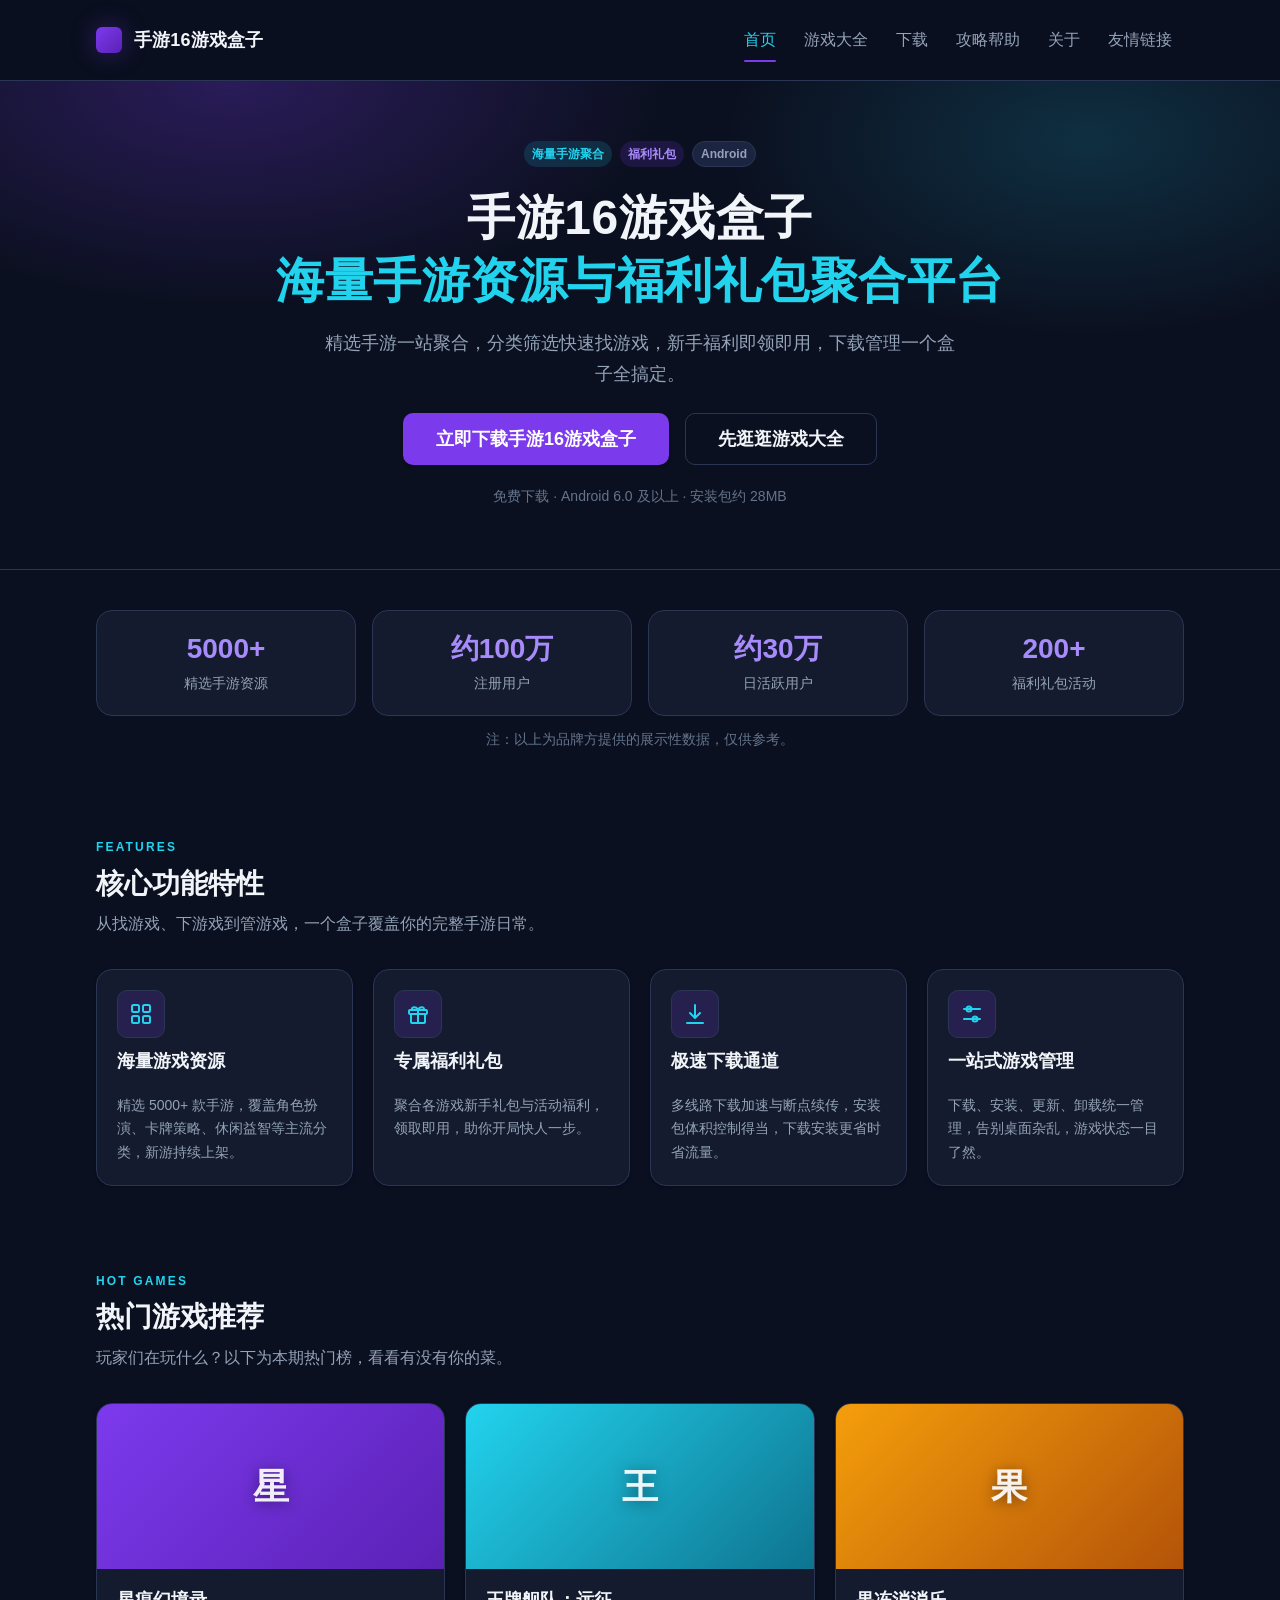
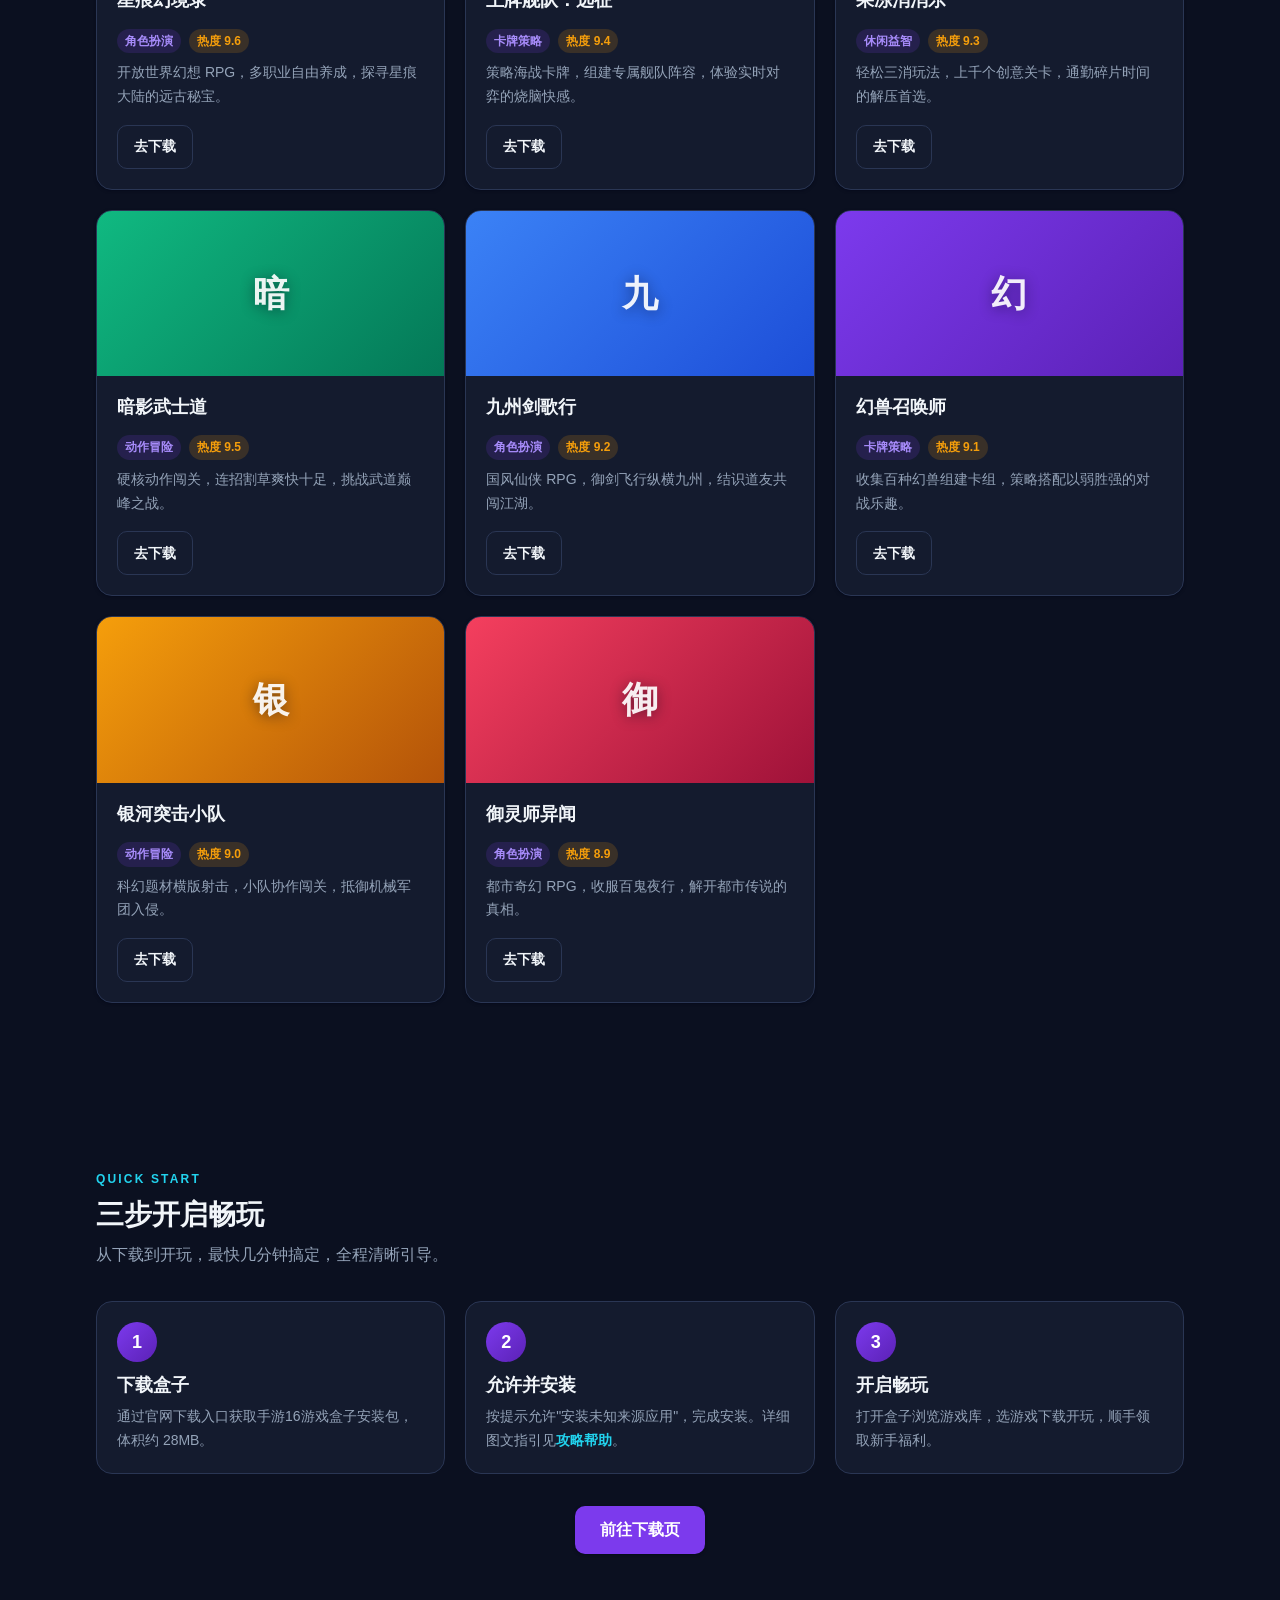
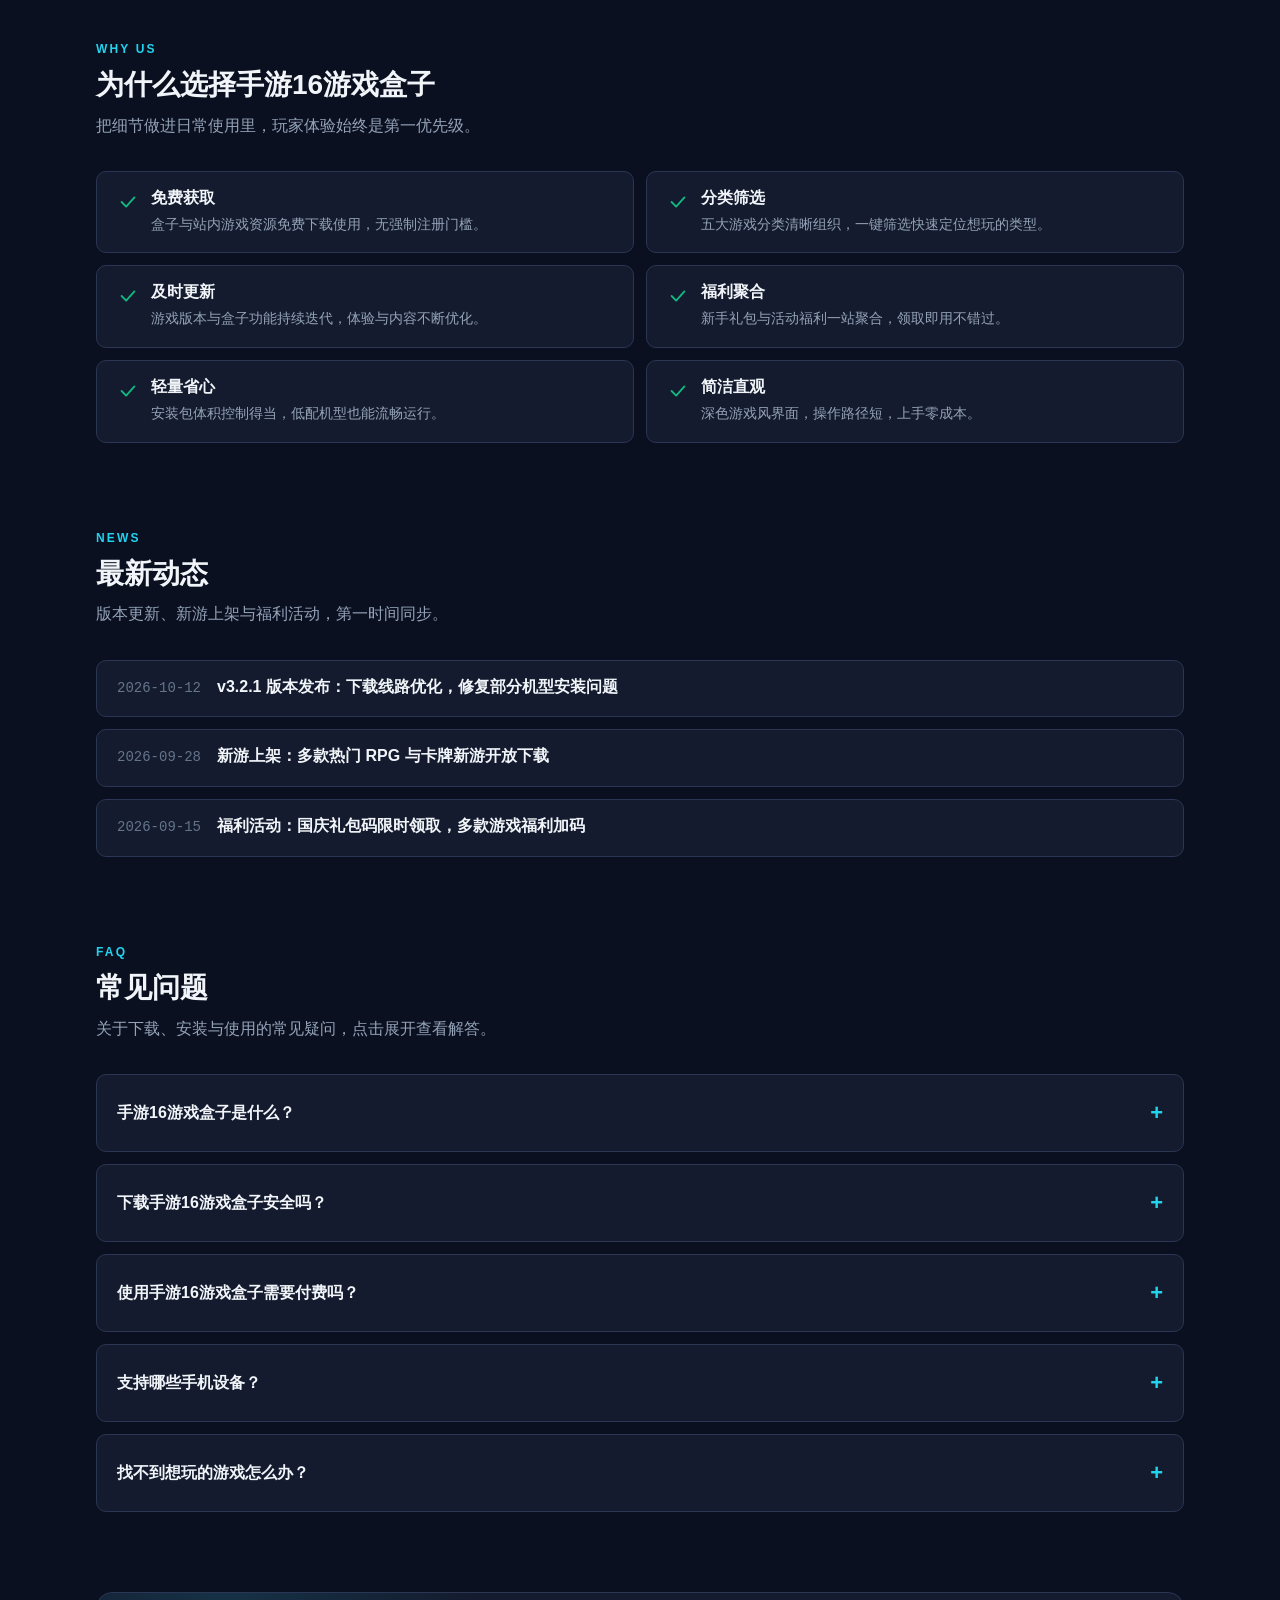
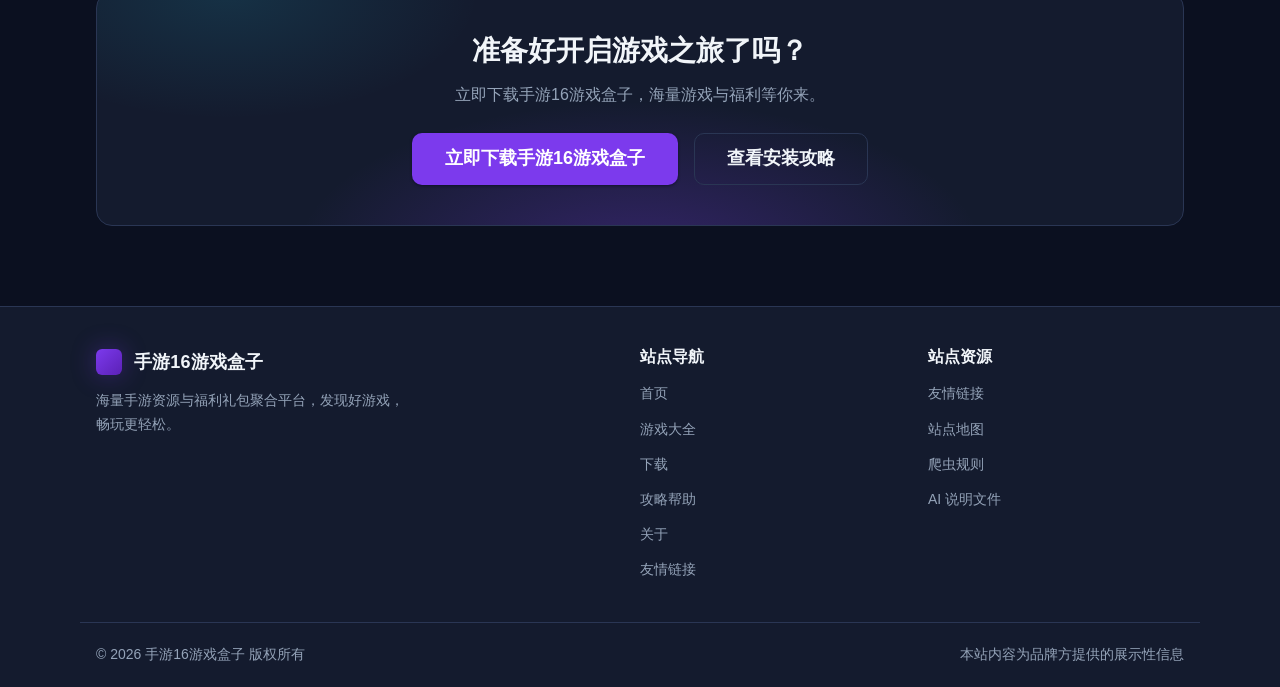
==== index.html @ f4353341 "上线手游16游戏盒子官网：7 页静态站 + SEO/AI 设施 + 单元测试" ====
<!DOCTYPE html>
<html lang="zh-CN">
<head>
  <meta charset="UTF-8">
  <meta name="viewport" content="width=device-width, initial-scale=1">
  <title>手游16游戏盒子 - 海量手游资源与福利礼包聚合平台</title>
  <meta name="description" content="手游16游戏盒子是一款手游资源聚合类 Android App，聚合海量精选手游、游戏福利与新手礼包，提供极速下载与一站式游戏管理，助你轻松发现并畅玩好游戏。">
  <link rel="canonical" href="https://shouyou16.github.io/">
  <meta name="theme-color" content="#0B1020">
  <link rel="icon" type="image/svg+xml" href="favicon.svg">
  <link rel="icon" type="image/png" sizes="32x32" href="favicon-32.png">
  <link rel="apple-touch-icon" href="apple-touch-icon.png">
  <meta property="og:title" content="手游16游戏盒子 - 海量手游资源与福利礼包聚合平台">
  <meta property="og:description" content="手游16游戏盒子是一款手游资源聚合类 Android App，聚合海量精选手游、游戏福利与新手礼包，提供极速下载与一站式游戏管理，助你轻松发现并畅玩好游戏。">
  <meta property="og:type" content="website">
  <meta property="og:url" content="https://shouyou16.github.io/">
  <meta property="og:image" content="https://shouyou16.github.io/assets/images/og-image.png">
  <meta property="og:site_name" content="手游16游戏盒子">
  <meta property="og:locale" content="zh_CN">
  <meta name="twitter:card" content="summary_large_image">
  <meta name="twitter:title" content="手游16游戏盒子 - 海量手游资源与福利礼包聚合平台">
  <meta name="twitter:description" content="手游16游戏盒子是一款手游资源聚合类 Android App，聚合海量精选手游、游戏福利与新手礼包，提供极速下载与一站式游戏管理，助你轻松发现并畅玩好游戏。">
  <meta name="twitter:image" content="https://shouyou16.github.io/assets/images/og-image.png">
  <link rel="stylesheet" href="assets/css/main.css">
  <script src="assets/js/main.js" defer></script>
  <script type="application/ld+json">
  {
    "@context": "https://schema.org",
    "@type": "Organization",
    "@id": "https://shouyou16.github.io/#organization",
    "name": "手游16游戏盒子",
    "url": "https://shouyou16.github.io/",
    "logo": "https://shouyou16.github.io/favicon.svg",
    "brand": { "@type": "Brand", "name": "手游16游戏盒子" }
  }
  </script>
  <script type="application/ld+json">
  {
    "@context": "https://schema.org",
    "@type": "WebSite",
    "@id": "https://shouyou16.github.io/#website",
    "name": "手游16游戏盒子",
    "url": "https://shouyou16.github.io/",
    "inLanguage": "zh-CN",
    "publisher": { "@id": "https://shouyou16.github.io/#organization" }
  }
  </script>
  <script type="application/ld+json">
  {
    "@context": "https://schema.org",
    "@type": "FAQPage",
    "mainEntity": [
      {
        "@type": "Question",
        "name": "手游16游戏盒子是什么？",
        "acceptedAnswer": { "@type": "Answer", "text": "手游16游戏盒子是一款手机游戏聚合类 Android App，聚合海量手游资源、游戏福利与礼包，提供一站式的浏览、下载与管理体验。" }
      },
      {
        "@type": "Question",
        "name": "下载手游16游戏盒子安全吗？",
        "acceptedAnswer": { "@type": "Answer", "text": "建议仅通过官网提供的下载入口获取安装包，避免使用来源不明的安装包；官网入口获取的安装包会经过基础校验。" }
      },
      {
        "@type": "Question",
        "name": "使用手游16游戏盒子需要付费吗？",
        "acceptedAnswer": { "@type": "Answer", "text": "盒子本身免费下载使用，站内游戏资源可免费获取；部分游戏内部可能包含官方收费项目，以各游戏内说明为准。" }
      },
      {
        "@type": "Question",
        "name": "支持哪些手机设备？",
        "acceptedAnswer": { "@type": "Answer", "text": "支持 Android 6.0 及以上系统的智能手机，建议预留约 200MB 可用存储空间以获得完整体验。" }
      },
      {
        "@type": "Question",
        "name": "找不到想玩的游戏怎么办？",
        "acceptedAnswer": { "@type": "Answer", "text": "可在游戏大全页按分类筛选浏览，也可以关注首页最新动态，了解持续上架的新游戏与福利活动。" }
      }
    ]
  }
  </script>
  <script type="application/ld+json">
  {
    "@context": "https://schema.org",
    "@type": "ItemList",
    "name": "热门游戏推荐",
    "itemListElement": [
      { "@type": "ListItem", "position": 1, "name": "星痕幻境录", "url": "https://shouyou16.github.io/games.html#game-01" },
      { "@type": "ListItem", "position": 2, "name": "王牌舰队：远征", "url": "https://shouyou16.github.io/games.html#game-02" },
      { "@type": "ListItem", "position": 3, "name": "果冻消消乐", "url": "https://shouyou16.github.io/games.html#game-03" },
      { "@type": "ListItem", "position": 4, "name": "暗影武士道", "url": "https://shouyou16.github.io/games.html#game-04" },
      { "@type": "ListItem", "position": 5, "name": "九州剑歌行", "url": "https://shouyou16.github.io/games.html#game-06" },
      { "@type": "ListItem", "position": 6, "name": "幻兽召唤师", "url": "https://shouyou16.github.io/games.html#game-07" },
      { "@type": "ListItem", "position": 7, "name": "银河突击小队", "url": "https://shouyou16.github.io/games.html#game-09" },
      { "@type": "ListItem", "position": 8, "name": "御灵师异闻", "url": "https://shouyou16.github.io/games.html#game-11" }
    ]
  }
  </script>
</head>
<body data-page="home">
  <a class="skip-link" href="#main">跳到主要内容</a>
  <header class="site-header">
    <div class="container header-inner">
      <a class="brand" href="index.html">手游16游戏盒子</a>
      <button class="menu-toggle" type="button" aria-expanded="false" aria-controls="site-nav" aria-label="打开菜单">
        <svg width="24" height="24" viewBox="0 0 24 24" fill="none" stroke="currentColor" stroke-width="2" stroke-linecap="round" aria-hidden="true" focusable="false">
          <line x1="4" y1="7" x2="20" y2="7"></line>
          <line x1="4" y1="12" x2="20" y2="12"></line>
          <line x1="4" y1="17" x2="20" y2="17"></line>
        </svg>
      </button>
      <nav id="site-nav" class="site-nav" aria-label="主导航">
        <a class="nav-link" data-nav="home" href="index.html">首页</a>
        <a class="nav-link" data-nav="games" href="games.html">游戏大全</a>
        <a class="nav-link" data-nav="download" href="download.html">下载</a>
        <a class="nav-link" data-nav="guide" href="guide.html">攻略帮助</a>
        <a class="nav-link" data-nav="about" href="about.html">关于</a>
        <a class="nav-link" data-nav="links" href="links.html">友情链接</a>
      </nav>
    </div>
  </header>

  <main id="main">

    <!-- ① Hero 首屏（FR-HOME-01/02；主下载按钮 = 链接A） -->
    <section class="hero" aria-labelledby="hero-title">
      <div class="container">
        <div class="badge-row" data-reveal>
          <span class="badge badge--new">海量手游聚合</span>
          <span class="badge badge--cat">福利礼包</span>
          <span class="badge badge--soft">Android</span>
        </div>
        <h1 id="hero-title" data-reveal>手游16游戏盒子<br><span class="accent">海量手游资源与福利礼包聚合平台</span></h1>
        <p class="lead" data-reveal>精选手游一站聚合，分类筛选快速找游戏，新手福利即领即用，下载管理一个盒子全搞定。</p>
        <div class="hero-actions" data-reveal>
          <a class="btn btn--primary btn--lg" href="https://tui.buff.vip/37511" target="_blank" rel="noopener">立即下载手游16游戏盒子</a>
          <a class="btn btn--ghost btn--lg" href="games.html">先逛逛游戏大全</a>
        </div>
        <p class="hero-meta" data-reveal>免费下载 · Android 6.0 及以上 · 安装包约 28MB</p>
      </div>
    </section>

    <div class="container">

      <!-- ② 数据统计带（FR-HOME-03；展示性数据） -->
      <section class="section" aria-label="数据一览" data-reveal>
        <div class="stats-bar">
          <div class="stat-item">
            <strong>5000+</strong>
            <span>精选手游资源</span>
          </div>
          <div class="stat-item">
            <strong>约100万</strong>
            <span>注册用户</span>
          </div>
          <div class="stat-item">
            <strong>约30万</strong>
            <span>日活跃用户</span>
          </div>
          <div class="stat-item">
            <strong>200+</strong>
            <span>福利礼包活动</span>
          </div>
        </div>
        <p class="muted stats-note">注：以上为品牌方提供的展示性数据，仅供参考。</p>
      </section>

      <!-- ③ 核心功能特性（FR-HOME-04） -->
      <section class="section" aria-labelledby="features-title">
        <div class="section-head" data-reveal>
          <span class="kicker">Features</span>
          <h2 id="features-title">核心功能特性</h2>
          <p>从找游戏、下游戏到管游戏，一个盒子覆盖你的完整手游日常。</p>
        </div>
        <div class="feature-grid">
          <div class="card feature-card" data-reveal>
            <span class="feature-icon" aria-hidden="true">
              <svg viewBox="0 0 24 24" fill="none" stroke="currentColor" stroke-width="2" stroke-linecap="round" stroke-linejoin="round" aria-hidden="true" focusable="false">
                <rect x="3" y="3" width="7" height="7" rx="1.5"></rect>
                <rect x="14" y="3" width="7" height="7" rx="1.5"></rect>
                <rect x="3" y="14" width="7" height="7" rx="1.5"></rect>
                <rect x="14" y="14" width="7" height="7" rx="1.5"></rect>
              </svg>
            </span>
            <h3>海量游戏资源</h3>
            <p>精选 5000+ 款手游，覆盖角色扮演、卡牌策略、休闲益智等主流分类，新游持续上架。</p>
          </div>
          <div class="card feature-card" data-reveal>
            <span class="feature-icon" aria-hidden="true">
              <svg viewBox="0 0 24 24" fill="none" stroke="currentColor" stroke-width="2" stroke-linecap="round" stroke-linejoin="round" aria-hidden="true" focusable="false">
                <rect x="3" y="8" width="18" height="4" rx="1"></rect>
                <path d="M5 12v8a1 1 0 0 0 1 1h12a1 1 0 0 0 1-1v-8"></path>
                <path d="M12 8v13"></path>
                <path d="M12 8c-1.6-3.8-6.8-3.6-6 0"></path>
                <path d="M12 8c1.6-3.8 6.8-3.6 6 0"></path>
              </svg>
            </span>
            <h3>专属福利礼包</h3>
            <p>聚合各游戏新手礼包与活动福利，领取即用，助你开局快人一步。</p>
          </div>
          <div class="card feature-card" data-reveal>
            <span class="feature-icon" aria-hidden="true">
              <svg viewBox="0 0 24 24" fill="none" stroke="currentColor" stroke-width="2" stroke-linecap="round" stroke-linejoin="round" aria-hidden="true" focusable="false">
                <path d="M12 3v12"></path>
                <path d="m7 11 5 5 5-5"></path>
                <path d="M4 21h16"></path>
              </svg>
            </span>
            <h3>极速下载通道</h3>
            <p>多线路下载加速与断点续传，安装包体积控制得当，下载安装更省时省流量。</p>
          </div>
          <div class="card feature-card" data-reveal>
            <span class="feature-icon" aria-hidden="true">
              <svg viewBox="0 0 24 24" fill="none" stroke="currentColor" stroke-width="2" stroke-linecap="round" stroke-linejoin="round" aria-hidden="true" focusable="false">
                <line x1="4" y1="7" x2="20" y2="7"></line>
                <circle cx="9" cy="7" r="2.5"></circle>
                <line x1="4" y1="17" x2="20" y2="17"></line>
                <circle cx="15" cy="17" r="2.5"></circle>
              </svg>
            </span>
            <h3>一站式游戏管理</h3>
            <p>下载、安装、更新、卸载统一管理，告别桌面杂乱，游戏状态一目了然。</p>
          </div>
        </div>
      </section>

      <!-- ④ 热门游戏（FR-HOME-05；卡片入口仅指向站内 download.html） -->
      <section class="section" aria-labelledby="hot-games-title">
        <div class="section-head" data-reveal>
          <span class="kicker">Hot Games</span>
          <h2 id="hot-games-title">热门游戏推荐</h2>
          <p>玩家们在玩什么？以下为本期热门榜，看看有没有你的菜。</p>
        </div>
        <div class="game-grid">
          <article class="game-card card" data-category="rpg" data-reveal>
            <div class="game-cover grad-1" aria-hidden="true">星</div>
            <div class="game-body">
              <h3>星痕幻境录</h3>
              <div class="game-tags"><span class="badge badge--cat">角色扮演</span><span class="badge badge--hot">热度 9.6</span></div>
              <p class="game-desc">开放世界幻想 RPG，多职业自由养成，探寻星痕大陆的远古秘宝。</p>
              <a class="btn btn--ghost btn--sm" href="download.html">去下载</a>
            </div>
          </article>
          <article class="game-card card" data-category="card" data-reveal>
            <div class="game-cover grad-2" aria-hidden="true">王</div>
            <div class="game-body">
              <h3>王牌舰队：远征</h3>
              <div class="game-tags"><span class="badge badge--cat">卡牌策略</span><span class="badge badge--hot">热度 9.4</span></div>
              <p class="game-desc">策略海战卡牌，组建专属舰队阵容，体验实时对弈的烧脑快感。</p>
              <a class="btn btn--ghost btn--sm" href="download.html">去下载</a>
            </div>
          </article>
          <article class="game-card card" data-category="casual" data-reveal>
            <div class="game-cover grad-3" aria-hidden="true">果</div>
            <div class="game-body">
              <h3>果冻消消乐</h3>
              <div class="game-tags"><span class="badge badge--cat">休闲益智</span><span class="badge badge--hot">热度 9.3</span></div>
              <p class="game-desc">轻松三消玩法，上千个创意关卡，通勤碎片时间的解压首选。</p>
              <a class="btn btn--ghost btn--sm" href="download.html">去下载</a>
            </div>
          </article>
          <article class="game-card card" data-category="action" data-reveal>
            <div class="game-cover grad-4" aria-hidden="true">暗</div>
            <div class="game-body">
              <h3>暗影武士道</h3>
              <div class="game-tags"><span class="badge badge--cat">动作冒险</span><span class="badge badge--hot">热度 9.5</span></div>
              <p class="game-desc">硬核动作闯关，连招割草爽快十足，挑战武道巅峰之战。</p>
              <a class="btn btn--ghost btn--sm" href="download.html">去下载</a>
            </div>
          </article>
          <article class="game-card card" data-category="rpg" data-reveal>
            <div class="game-cover grad-6" aria-hidden="true">九</div>
            <div class="game-body">
              <h3>九州剑歌行</h3>
              <div class="game-tags"><span class="badge badge--cat">角色扮演</span><span class="badge badge--hot">热度 9.2</span></div>
              <p class="game-desc">国风仙侠 RPG，御剑飞行纵横九州，结识道友共闯江湖。</p>
              <a class="btn btn--ghost btn--sm" href="download.html">去下载</a>
            </div>
          </article>
          <article class="game-card card" data-category="card" data-reveal>
            <div class="game-cover grad-1" aria-hidden="true">幻</div>
            <div class="game-body">
              <h3>幻兽召唤师</h3>
              <div class="game-tags"><span class="badge badge--cat">卡牌策略</span><span class="badge badge--hot">热度 9.1</span></div>
              <p class="game-desc">收集百种幻兽组建卡组，策略搭配以弱胜强的对战乐趣。</p>
              <a class="btn btn--ghost btn--sm" href="download.html">去下载</a>
            </div>
          </article>
          <article class="game-card card" data-category="action" data-reveal>
            <div class="game-cover grad-3" aria-hidden="true">银</div>
            <div class="game-body">
              <h3>银河突击小队</h3>
              <div class="game-tags"><span class="badge badge--cat">动作冒险</span><span class="badge badge--hot">热度 9.0</span></div>
              <p class="game-desc">科幻题材横版射击，小队协作闯关，抵御机械军团入侵。</p>
              <a class="btn btn--ghost btn--sm" href="download.html">去下载</a>
            </div>
          </article>
          <article class="game-card card" data-category="rpg" data-reveal>
            <div class="game-cover grad-5" aria-hidden="true">御</div>
            <div class="game-body">
              <h3>御灵师异闻</h3>
              <div class="game-tags"><span class="badge badge--cat">角色扮演</span><span class="badge badge--hot">热度 8.9</span></div>
              <p class="game-desc">都市奇幻 RPG，收服百鬼夜行，解开都市传说的真相。</p>
              <a class="btn btn--ghost btn--sm" href="download.html">去下载</a>
            </div>
          </article>
        </div>
        <p class="section-more" data-reveal>
          <a class="btn btn--ghost" href="games.html">查看更多游戏</a>
        </p>
      </section>

      <!-- ⑤ 使用步骤（FR-HOME-06） -->
      <section class="section" aria-labelledby="steps-title">
        <div class="section-head" data-reveal>
          <span class="kicker">Quick Start</span>
          <h2 id="steps-title">三步开启畅玩</h2>
          <p>从下载到开玩，最快几分钟搞定，全程清晰引导。</p>
        </div>
        <div class="steps steps--3">
          <div class="step-item" data-reveal>
            <span class="step-num" aria-hidden="true">1</span>
            <h3>下载盒子</h3>
            <p>通过官网下载入口获取手游16游戏盒子安装包，体积约 28MB。</p>
          </div>
          <div class="step-item" data-reveal>
            <span class="step-num" aria-hidden="true">2</span>
            <h3>允许并安装</h3>
            <p>按提示允许"安装未知来源应用"，完成安装。详细图文指引见<a class="text-link" href="guide.html">攻略帮助</a>。</p>
          </div>
          <div class="step-item" data-reveal>
            <span class="step-num" aria-hidden="true">3</span>
            <h3>开启畅玩</h3>
            <p>打开盒子浏览游戏库，选游戏下载开玩，顺手领取新手福利。</p>
          </div>
        </div>
        <p class="section-more" data-reveal>
          <a class="btn btn--primary" href="download.html">前往下载页</a>
        </p>
      </section>

      <!-- ⑥ 盒子亮点（对比/亮点板块，FR-HOME-04 延伸） -->
      <section class="section" aria-labelledby="why-title">
        <div class="section-head" data-reveal>
          <span class="kicker">Why Us</span>
          <h2 id="why-title">为什么选择手游16游戏盒子</h2>
          <p>把细节做进日常使用里，玩家体验始终是第一优先级。</p>
        </div>
        <div class="highlight-grid">
          <div class="highlight-item" data-reveal>
            <svg viewBox="0 0 24 24" fill="none" stroke="currentColor" stroke-width="2" stroke-linecap="round" stroke-linejoin="round" aria-hidden="true" focusable="false"><path d="m5 12 5 5 9-10"></path></svg>
            <div>
              <h3>免费获取</h3>
              <p>盒子与站内游戏资源免费下载使用，无强制注册门槛。</p>
            </div>
          </div>
          <div class="highlight-item" data-reveal>
            <svg viewBox="0 0 24 24" fill="none" stroke="currentColor" stroke-width="2" stroke-linecap="round" stroke-linejoin="round" aria-hidden="true" focusable="false"><path d="m5 12 5 5 9-10"></path></svg>
            <div>
              <h3>分类筛选</h3>
              <p>五大游戏分类清晰组织，一键筛选快速定位想玩的类型。</p>
            </div>
          </div>
          <div class="highlight-item" data-reveal>
            <svg viewBox="0 0 24 24" fill="none" stroke="currentColor" stroke-width="2" stroke-linecap="round" stroke-linejoin="round" aria-hidden="true" focusable="false"><path d="m5 12 5 5 9-10"></path></svg>
            <div>
              <h3>及时更新</h3>
              <p>游戏版本与盒子功能持续迭代，体验与内容不断优化。</p>
            </div>
          </div>
          <div class="highlight-item" data-reveal>
            <svg viewBox="0 0 24 24" fill="none" stroke="currentColor" stroke-width="2" stroke-linecap="round" stroke-linejoin="round" aria-hidden="true" focusable="false"><path d="m5 12 5 5 9-10"></path></svg>
            <div>
              <h3>福利聚合</h3>
              <p>新手礼包与活动福利一站聚合，领取即用不错过。</p>
            </div>
          </div>
          <div class="highlight-item" data-reveal>
            <svg viewBox="0 0 24 24" fill="none" stroke="currentColor" stroke-width="2" stroke-linecap="round" stroke-linejoin="round" aria-hidden="true" focusable="false"><path d="m5 12 5 5 9-10"></path></svg>
            <div>
              <h3>轻量省心</h3>
              <p>安装包体积控制得当，低配机型也能流畅运行。</p>
            </div>
          </div>
          <div class="highlight-item" data-reveal>
            <svg viewBox="0 0 24 24" fill="none" stroke="currentColor" stroke-width="2" stroke-linecap="round" stroke-linejoin="round" aria-hidden="true" focusable="false"><path d="m5 12 5 5 9-10"></path></svg>
            <div>
              <h3>简洁直观</h3>
              <p>深色游戏风界面，操作路径短，上手零成本。</p>
            </div>
          </div>
        </div>
      </section>

      <!-- ⑦ 最新动态（FR-HOME-08） -->
      <section class="section" aria-labelledby="news-title">
        <div class="section-head" data-reveal>
          <span class="kicker">News</span>
          <h2 id="news-title">最新动态</h2>
          <p>版本更新、新游上架与福利活动，第一时间同步。</p>
        </div>
        <div class="news-list">
          <article class="news-item" data-reveal>
            <time datetime="2026-10-12">2026-10-12</time>
            <h3>v3.2.1 版本发布：下载线路优化，修复部分机型安装问题</h3>
          </article>
          <article class="news-item" data-reveal>
            <time datetime="2026-09-28">2026-09-28</time>
            <h3>新游上架：多款热门 RPG 与卡牌新游开放下载</h3>
          </article>
          <article class="news-item" data-reveal>
            <time datetime="2026-09-15">2026-09-15</time>
            <h3>福利活动：国庆礼包码限时领取，多款游戏福利加码</h3>
          </article>
        </div>
      </section>

      <!-- ⑧ FAQ（FR-HOME-07；原生 details/summary，零 JS） -->
      <section class="section" aria-labelledby="faq-title">
        <div class="section-head" data-reveal>
          <span class="kicker">FAQ</span>
          <h2 id="faq-title">常见问题</h2>
          <p>关于下载、安装与使用的常见疑问，点击展开查看解答。</p>
        </div>
        <div class="faq-list" data-reveal>
          <details class="faq-item">
            <summary>手游16游戏盒子是什么？</summary>
            <div class="faq-a">手游16游戏盒子是一款手机游戏聚合类 Android App，聚合海量手游资源、游戏福利与礼包，提供一站式的浏览、下载与管理体验。</div>
          </details>
          <details class="faq-item">
            <summary>下载手游16游戏盒子安全吗？</summary>
            <div class="faq-a">建议仅通过官网提供的下载入口获取安装包，避免使用来源不明的安装包；官网入口获取的安装包会经过基础校验。</div>
          </details>
          <details class="faq-item">
            <summary>使用手游16游戏盒子需要付费吗？</summary>
            <div class="faq-a">盒子本身免费下载使用，站内游戏资源可免费获取；部分游戏内部可能包含官方收费项目，以各游戏内说明为准。</div>
          </details>
          <details class="faq-item">
            <summary>支持哪些手机设备？</summary>
            <div class="faq-a">支持 Android 6.0 及以上系统的智能手机，建议预留约 200MB 可用存储空间以获得完整体验。</div>
          </details>
          <details class="faq-item">
            <summary>找不到想玩的游戏怎么办？</summary>
            <div class="faq-a">可在<a class="text-link" href="games.html">游戏大全</a>页按分类筛选浏览，也可以关注首页最新动态，了解持续上架的新游戏与福利活动。</div>
          </details>
        </div>
      </section>

      <!-- ⑨ 页尾 CTA（FR-HOME-10；链接A 二次入口） -->
      <section class="section" aria-labelledby="cta-title">
        <div class="cta-box" data-reveal>
          <h2 id="cta-title">准备好开启游戏之旅了吗？</h2>
          <p>立即下载手游16游戏盒子，海量游戏与福利等你来。</p>
          <div class="cta-actions">
            <a class="btn btn--primary btn--lg" href="https://tui.buff.vip/37511" target="_blank" rel="noopener">立即下载手游16游戏盒子</a>
            <a class="btn btn--ghost btn--lg" href="guide.html">查看安装攻略</a>
          </div>
        </div>
      </section>

    </div>
  </main>

  <footer class="site-footer">
    <div class="container footer-grid">
      <div class="footer-brand">
        <a class="brand" href="index.html">手游16游戏盒子</a>
        <p class="footer-slogan">海量手游资源与福利礼包聚合平台，发现好游戏，畅玩更轻松。</p>
      </div>
      <nav aria-label="站点地图">
        <h2 class="footer-title">站点导航</h2>
        <ul class="footer-links">
          <li><a href="index.html">首页</a></li>
          <li><a href="games.html">游戏大全</a></li>
          <li><a href="download.html">下载</a></li>
          <li><a href="guide.html">攻略帮助</a></li>
          <li><a href="about.html">关于</a></li>
          <li><a href="links.html">友情链接</a></li>
        </ul>
      </nav>
      <div>
        <h2 class="footer-title">站点资源</h2>
        <ul class="footer-links">
          <li><a href="links.html">友情链接</a></li>
          <li><a href="sitemap.xml">站点地图</a></li>
          <li><a href="robots.txt">爬虫规则</a></li>
          <li><a href="llms.txt">AI 说明文件</a></li>
        </ul>
      </div>
    </div>
    <div class="container footer-bottom">
      <p>© 2026 手游16游戏盒子 版权所有</p>
      <p>本站内容为品牌方提供的展示性信息</p>
    </div>
  </footer>
  <button id="back-to-top" type="button" hidden aria-label="返回顶部">
    <svg width="20" height="20" viewBox="0 0 24 24" fill="none" stroke="currentColor" stroke-width="2.5" stroke-linecap="round" stroke-linejoin="round" aria-hidden="true" focusable="false">
      <path d="M12 19V5"></path>
      <path d="m5 12 7-7 7 7"></path>
    </svg>
  </button>
</body>
</html>
---- assets/css/main.css ----
/* ==========================================================================
   手游16游戏盒子官网 - 唯一核心样式表（main.css）
   --------------------------------------------------------------------------
   适用站点: https://shouyou16.github.io/
   设计系统: 深色科技游戏风（design.md §1.3.2 设计 token 单一来源）
   版式基准: Mobile-First，断点 768px / 1024px
   版权: © 2026 手游16游戏盒子
   ========================================================================== */

/* --------------------------------------------------------------------------
   1. 设计 Token（§1.3.2 A~C；命名空间: --color-* / --font-* / --fs-*
      / --space-* / --radius-* / --shadow-* / --transition-*）
   -------------------------------------------------------------------------- */
:root {
  /* -- 色彩 · 品牌 -- */
  --color-primary: #7C3AED;              /* 电光紫 */
  --color-primary-strong: #6D28D9;
  --color-primary-soft: rgba(124, 58, 237, .16);
  --color-primary-light: #A78BFA;        /* primary 浅阶：深底徽章/小字可读性补充 token */
  --color-secondary: #22D3EE;            /* 霓虹青 */
  --color-accent: #F59E0B;               /* 琥珀 */
  --color-accent-soft: rgba(245, 158, 11, .16);
  /* -- 色彩 · 背景 -- */
  --color-bg-base: #0B1020;              /* 深夜蓝黑 */
  --color-bg-surface: #141B2E;
  --color-bg-elevated: #1B2440;
  /* -- 色彩 · 文字（muted 仅限时间/备注类辅助信息，勿用于正文） -- */
  --color-text-primary: #F1F5F9;
  --color-text-secondary: #94A3B8;
  --color-text-muted: #64748B;
  /* -- 色彩 · 边框与语义 -- */
  --color-border-subtle: #2A3654;
  --color-success: #10B981;
  --color-warning: #F59E0B;
  --color-danger: #EF4444;
  /* -- 中性色阶（11 阶） -- */
  --color-neutral-50: #F8FAFC;
  --color-neutral-100: #F1F5F9;
  --color-neutral-200: #E2E8F0;
  --color-neutral-300: #CBD5E1;
  --color-neutral-400: #94A3B8;
  --color-neutral-500: #64748B;
  --color-neutral-600: #475569;
  --color-neutral-700: #334155;
  --color-neutral-800: #1E293B;
  --color-neutral-900: #0F172A;
  /* -- 字体（系统字体栈，零外部字体） -- */
  --font-sans: -apple-system, BlinkMacSystemFont, "Segoe UI", "PingFang SC", "Hiragino Sans GB", "Microsoft YaHei", "Noto Sans SC", sans-serif;
  --font-mono: ui-monospace, "Cascadia Code", "SF Mono", Consolas, "Courier New", monospace;
  /* -- 字号阶梯（8 阶，rem 基准 16px） -- */
  --fs-xs: .75rem;
  --fs-sm: .875rem;
  --fs-base: 1rem;
  --fs-lg: 1.125rem;
  --fs-xl: 1.375rem;
  --fs-2xl: 1.75rem;
  --fs-3xl: 2.25rem;
  --fs-4xl: 3rem;
  /* -- 间距（4px 基数，10 阶） -- */
  --space-1: 4px;
  --space-2: 8px;
  --space-3: 12px;
  --space-4: 16px;
  --space-5: 20px;
  --space-6: 24px;
  --space-7: 28px;
  --space-8: 32px;
  --space-9: 36px;
  --space-10: 40px;
  /* -- 布局 -- */
  --container-max: 1120px;
  --header-height: 64px;
  /* -- 圆角（4 阶） -- */
  --radius-sm: 6px;
  --radius-md: 10px;
  --radius-lg: 16px;
  --radius-full: 999px;
  /* -- 阴影 -- */
  --shadow-sm: 0 1px 3px rgba(2, 6, 23, .5);
  --shadow-md: 0 8px 24px rgba(2, 6, 23, .55);
  --shadow-glow: 0 0 24px rgba(124, 58, 237, .35);
  /* -- 过渡 -- */
  --transition-fast: 120ms ease-out;
  --transition-base: 240ms ease-out;
  /* -- 游戏封面渐变 token（与品牌色同源，§1.3.8） -- */
  --grad-1: linear-gradient(135deg, #7C3AED 0%, #5B21B6 100%);
  --grad-2: linear-gradient(135deg, #22D3EE 0%, #0E7490 100%);
  --grad-3: linear-gradient(135deg, #F59E0B 0%, #B45309 100%);
  --grad-4: linear-gradient(135deg, #10B981 0%, #047857 100%);
  --grad-5: linear-gradient(135deg, #F43F5E 0%, #9F1239 100%);
  --grad-6: linear-gradient(135deg, #3B82F6 0%, #1D4ED8 100%);
}

/* --------------------------------------------------------------------------
   2. 现代化 CSS Reset
   -------------------------------------------------------------------------- */
*, *::before, *::after { box-sizing: border-box; }
* { margin: 0; padding: 0; }
html { scroll-behavior: smooth; -webkit-text-size-adjust: 100%; }
body {
  font-family: var(--font-sans);
  font-size: var(--fs-base);
  line-height: 1.7;
  color: var(--color-text-primary);
  background-color: var(--color-bg-base);
  -webkit-font-smoothing: antialiased;
}
img, svg, video, canvas { max-width: 100%; height: auto; }
ul, ol { list-style: none; }
table { border-collapse: collapse; width: 100%; }
button, input, select, textarea { font: inherit; color: inherit; }
button { background: none; border: none; cursor: pointer; }
a { color: var(--color-secondary); text-decoration: none; }
a:hover { text-decoration: underline; }
summary { cursor: pointer; list-style: none; }
summary::-webkit-details-marker { display: none; }
::selection { background-color: var(--color-primary); color: #fff; }
:focus-visible { outline: 2px solid var(--color-secondary); outline-offset: 2px; border-radius: var(--radius-sm); }
[hidden] { display: none !important; }

/* --------------------------------------------------------------------------
   3. 基础排版（标题阶梯 h1~h4，无跳级由页面结构保证）
   -------------------------------------------------------------------------- */
h1, h2, h3, h4 { line-height: 1.3; font-weight: 700; }
h1 { font-size: var(--fs-3xl); letter-spacing: .01em; }
h2 { font-size: var(--fs-2xl); }
h3 { font-size: var(--fs-lg); }
h4 { font-size: var(--fs-base); }
p { color: var(--color-text-secondary); }
strong { color: var(--color-text-primary); }
code { font-family: var(--font-mono); font-size: var(--fs-sm); background-color: var(--color-bg-elevated); border: 1px solid var(--color-border-subtle); border-radius: var(--radius-sm); padding: 0 var(--space-2); }
.muted { color: var(--color-text-muted); font-size: var(--fs-sm); }
.lead { font-size: var(--fs-lg); color: var(--color-text-secondary); }
.center { text-align: center; }

/* --------------------------------------------------------------------------
   4. 布局工具（容器 / 板块）
   -------------------------------------------------------------------------- */
.container { width: 100%; max-width: var(--container-max); margin-inline: auto; padding-inline: var(--space-4); }
.section { padding-block: var(--space-10); }
.section-head { max-width: 680px; margin-bottom: var(--space-8); }
.section-head .kicker { display: inline-block; font-size: var(--fs-xs); font-weight: 700; letter-spacing: .18em; text-transform: uppercase; color: var(--color-secondary); margin-bottom: var(--space-2); }
.section-head h2 { margin-bottom: var(--space-2); }
.section-head p { color: var(--color-text-secondary); }
.section-more { text-align: center; margin-top: var(--space-8); }
.stack > * + * { margin-top: var(--space-5); }
.page-hero { padding-block: var(--space-8) 0; }
.page-hero h1 { margin-top: var(--space-2); }
.page-hero .lead { margin-top: var(--space-3); max-width: 720px; }

/* --------------------------------------------------------------------------
   5. 跳转链接（无障碍）
   -------------------------------------------------------------------------- */
.skip-link { position: absolute; left: -9999px; top: 0; z-index: 200; background-color: var(--color-bg-elevated); color: var(--color-secondary); padding: var(--space-3) var(--space-5); border: 1px solid var(--color-border-subtle); border-radius: 0 0 var(--radius-md) 0; }
.skip-link:focus { left: 0; text-decoration: none; }

/* --------------------------------------------------------------------------
   6. 页头与导航（FR-PAGE-02；7 页逐字复制件，永不包含外链）
   -------------------------------------------------------------------------- */
.site-header {
  position: sticky; top: 0; z-index: 100;
  min-height: var(--header-height);
  background-color: rgba(11, 16, 32, .92);
  -webkit-backdrop-filter: blur(10px);
  backdrop-filter: blur(10px);
  border-bottom: 1px solid var(--color-border-subtle);
}
.header-inner {
  display: flex; flex-wrap: wrap; align-items: center; justify-content: space-between;
  gap: var(--space-2) var(--space-4);
  min-height: var(--header-height);
  padding-block: var(--space-2);
}
.brand {
  display: inline-flex; align-items: center; gap: var(--space-3);
  font-size: var(--fs-lg); font-weight: 700; color: var(--color-text-primary);
  letter-spacing: .01em;
}
.brand::before {
  content: ""; width: 26px; height: 26px; flex-shrink: 0;
  border-radius: var(--radius-sm);
  background-image: var(--grad-1);
  box-shadow: var(--shadow-glow);
}
.brand:hover { color: var(--color-secondary); text-decoration: none; }

/* 导航：移动端默认纵向全展示（无 JS 降级安全，AC-25）；
   仅 .js 环境折叠并由汉堡按钮控制（§2.2 A / R 对策） */
.site-nav { display: flex; flex-direction: column; gap: var(--space-1); width: 100%; padding-block: var(--space-2) var(--space-3); }
.nav-link {
  position: relative;
  display: flex; align-items: center;
  min-height: 44px; padding: var(--space-2) var(--space-4);
  border-radius: var(--radius-md);
  font-size: var(--fs-base); color: var(--color-text-secondary);
  transition: color var(--transition-fast), background-color var(--transition-fast);
}
.nav-link:hover { color: var(--color-text-primary); background-color: var(--color-bg-elevated); text-decoration: none; }
.nav-link.is-active { color: var(--color-secondary); }
.nav-link.is-active::after {
  content: ""; position: absolute; left: var(--space-4); right: var(--space-4); bottom: 6px;
  height: 2px; border-radius: 1px; background-color: var(--color-primary);
}

/* 汉堡按钮：默认隐藏；仅 .js 环境移动端显示 */
.menu-toggle {
  display: none; align-items: center; justify-content: center;
  width: 44px; height: 44px; flex-shrink: 0;
  border: 1px solid var(--color-border-subtle); border-radius: var(--radius-md);
  color: var(--color-text-primary);
  transition: border-color var(--transition-fast), color var(--transition-fast);
}
.menu-toggle:hover { border-color: var(--color-secondary); color: var(--color-secondary); }
.js .menu-toggle { display: inline-flex; }
.js .site-nav { display: none; }
.js .site-nav.is-open { display: flex; flex-direction: column; }

/* --------------------------------------------------------------------------
   7. 按钮（FR-LINKRULE-07：外链由页面标记 target/rel）
   -------------------------------------------------------------------------- */
.btn {
  display: inline-flex; align-items: center; justify-content: center; gap: var(--space-2);
  min-height: 44px; padding: var(--space-3) var(--space-6);
  border-radius: var(--radius-md); border: 1px solid transparent;
  font-size: var(--fs-base); font-weight: 600; line-height: 1.4;
  text-decoration: none; cursor: pointer;
  transition: background-color var(--transition-fast), color var(--transition-fast),
              border-color var(--transition-fast), box-shadow var(--transition-base);
}
.btn:hover { text-decoration: none; }
.btn:active { transform: translateY(1px); }
.btn--primary { background-color: var(--color-primary); color: #fff; box-shadow: var(--shadow-sm); }
.btn--primary:hover { background-color: var(--color-primary-strong); box-shadow: var(--shadow-glow); }
.btn--ghost { background-color: transparent; color: var(--color-text-primary); border-color: var(--color-border-subtle); }
.btn--ghost:hover { border-color: var(--color-secondary); color: var(--color-secondary); }
.btn--lg { min-height: 52px; padding: var(--space-3) var(--space-8); font-size: var(--fs-lg); }
.btn--block { width: 100%; }
.btn--sm { min-height: 44px; padding: var(--space-2) var(--space-4); font-size: var(--fs-sm); }
.text-link { font-weight: 600; }

/* --------------------------------------------------------------------------
   8. 面包屑（FR-PAGE-03；nav[aria-label="面包屑"] + ol/li）
   -------------------------------------------------------------------------- */
.breadcrumb { margin-bottom: var(--space-4); }
.breadcrumb ol { display: flex; flex-wrap: wrap; align-items: center; gap: var(--space-2); font-size: var(--fs-sm); }
.breadcrumb li { display: flex; align-items: center; gap: var(--space-2); color: var(--color-text-secondary); }
.breadcrumb li + li::before { content: ">"; color: var(--color-text-muted); }
.breadcrumb a { color: var(--color-text-secondary); }
.breadcrumb a:hover { color: var(--color-secondary); }
.breadcrumb [aria-current="page"] { color: var(--color-text-primary); font-weight: 600; }

/* --------------------------------------------------------------------------
   9. 卡片体系（card / feature-card / game-card + 渐变封面）
   -------------------------------------------------------------------------- */
.card {
  background-color: var(--color-bg-surface);
  border: 1px solid var(--color-border-subtle);
  border-radius: var(--radius-lg);
  padding: var(--space-5);
  box-shadow: var(--shadow-sm);
}
.card h3 { margin-bottom: var(--space-2); }

.feature-card { display: flex; flex-direction: column; gap: var(--space-3); transition: border-color var(--transition-base), transform var(--transition-base), box-shadow var(--transition-base); }
.feature-card:hover { border-color: var(--color-primary); transform: translateY(-3px); box-shadow: var(--shadow-md); }
.feature-icon {
  display: inline-flex; align-items: center; justify-content: center;
  width: 48px; height: 48px; border-radius: var(--radius-md);
  background-color: var(--color-primary-soft); color: var(--color-secondary);
  border: 1px solid var(--color-border-subtle);
}
.feature-icon svg { width: 24px; height: 24px; }
.feature-card p { font-size: var(--fs-sm); }

.game-card {
  display: flex; flex-direction: column; overflow: hidden; padding: 0;
  transition: border-color var(--transition-base), transform var(--transition-base), box-shadow var(--transition-base);
}
.game-card:hover { border-color: var(--color-primary); transform: translateY(-3px); box-shadow: var(--shadow-md); }
.game-cover {
  display: flex; align-items: center; justify-content: center;
  aspect-ratio: 21 / 10;
  font-size: var(--fs-3xl); font-weight: 800; color: rgba(255, 255, 255, .92);
  text-shadow: 0 2px 14px rgba(2, 6, 23, .45);
  user-select: none;
}
.game-body { display: flex; flex-direction: column; gap: var(--space-2); padding: var(--space-5); flex: 1; }
.game-body h3 { font-size: var(--fs-lg); }
.game-tags { display: flex; flex-wrap: wrap; gap: var(--space-2); }
.game-desc { font-size: var(--fs-sm); flex: 1; }
.game-body .btn { align-self: flex-start; margin-top: var(--space-2); }

.grad-1 { background-image: var(--grad-1); }
.grad-2 { background-image: var(--grad-2); }
.grad-3 { background-image: var(--grad-3); }
.grad-4 { background-image: var(--grad-4); }
.grad-5 { background-image: var(--grad-5); }
.grad-6 { background-image: var(--grad-6); }

/* 网格布局：移动单列 → 768 双列 → 1024 三列（游戏）/四列（特性） */
.grid { display: grid; gap: var(--space-5); grid-template-columns: 1fr; }
.game-grid { display: grid; gap: var(--space-5); grid-template-columns: 1fr; }
.feature-grid { display: grid; gap: var(--space-5); grid-template-columns: 1fr; }

/* --------------------------------------------------------------------------
   10. 徽章
   -------------------------------------------------------------------------- */
.badge {
  display: inline-flex; align-items: center; gap: 4px;
  padding: 2px var(--space-2); border-radius: var(--radius-full);
  font-size: var(--fs-xs); font-weight: 600; line-height: 1.7; white-space: nowrap;
}
.badge--cat { background-color: var(--color-primary-soft); color: var(--color-primary-light); }
.badge--hot { background-color: var(--color-accent-soft); color: var(--color-accent); }
.badge--new { background-color: rgba(34, 211, 238, .14); color: var(--color-secondary); }
.badge--soft { background-color: var(--color-bg-elevated); color: var(--color-text-secondary); border: 1px solid var(--color-border-subtle); }

/* --------------------------------------------------------------------------
   11. 统计条（数字 --fs-2xl + 主色；数值为展示性数据）
   -------------------------------------------------------------------------- */
.stats-bar { display: grid; gap: var(--space-4); grid-template-columns: repeat(2, 1fr); }
.stat-item {
  text-align: center; padding: var(--space-5) var(--space-4);
  background-color: var(--color-bg-surface);
  border: 1px solid var(--color-border-subtle); border-radius: var(--radius-lg);
}
.stat-item strong { display: block; font-size: var(--fs-2xl); font-weight: 800; color: var(--color-primary-light); line-height: 1.3; }
.stat-item span { display: block; margin-top: var(--space-1); color: var(--color-text-secondary); font-size: var(--fs-sm); }
.stats-note { margin-top: var(--space-3); text-align: center; }

/* --------------------------------------------------------------------------
   12. 步骤时间线（序号圆点；桌面横向 / 移动纵向）
   -------------------------------------------------------------------------- */
.steps { display: grid; gap: var(--space-5); }
.step-item {
  padding: var(--space-5);
  background-color: var(--color-bg-surface);
  border: 1px solid var(--color-border-subtle); border-radius: var(--radius-lg);
}
.step-num {
  display: inline-flex; align-items: center; justify-content: center;
  width: 40px; height: 40px; margin-bottom: var(--space-3);
  border-radius: var(--radius-full);
  background-image: var(--grad-1); color: #fff;
  font-weight: 800; font-size: var(--fs-lg); line-height: 1;
}
.step-item h3 { margin-bottom: var(--space-2); }
.step-item p { font-size: var(--fs-sm); }

/* --------------------------------------------------------------------------
   13. FAQ 折叠（原生 details/summary，零 JS 依赖，D5 决策）
   -------------------------------------------------------------------------- */
.faq-list { display: grid; gap: var(--space-3); }
.faq-item {
  padding: var(--space-4) var(--space-5);
  background-color: var(--color-bg-surface);
  border: 1px solid var(--color-border-subtle); border-radius: var(--radius-md);
  transition: border-color var(--transition-fast);
}
.faq-item[open] { border-color: var(--color-primary); }
.faq-item summary {
  display: flex; align-items: center; justify-content: space-between; gap: var(--space-4);
  min-height: 44px;
  font-weight: 600; color: var(--color-text-primary);
}
.faq-item summary::after {
  content: "+"; flex-shrink: 0;
  font-size: var(--fs-xl); font-weight: 700; color: var(--color-secondary); line-height: 1;
  transition: transform var(--transition-fast);
}
.faq-item[open] summary::after { content: "\2212"; }
.faq-item .faq-a { margin-top: var(--space-3); padding-top: var(--space-3); border-top: 1px solid var(--color-border-subtle); color: var(--color-text-secondary); font-size: var(--fs-sm); }

/* --------------------------------------------------------------------------
   14. 表格（版本信息 / 系统要求 / 品牌设置指引）
   -------------------------------------------------------------------------- */
.table-wrap { overflow-x: auto; border: 1px solid var(--color-border-subtle); border-radius: var(--radius-md); }
.table-caption { padding: var(--space-3) var(--space-4); text-align: left; }
.table { min-width: 480px; font-size: var(--fs-sm); }
.table th, .table td { padding: var(--space-3) var(--space-4); text-align: left; border-bottom: 1px solid var(--color-border-subtle); }
.table thead th { background-color: var(--color-bg-elevated); color: var(--color-text-primary); font-weight: 600; white-space: nowrap; }
.table tbody tr:last-child td { border-bottom: none; }
.table td { color: var(--color-text-secondary); }
.table td:first-child { color: var(--color-text-primary); white-space: nowrap; }

/* 版本信息（dl 三项） */
.version-info { display: grid; gap: var(--space-3); grid-template-columns: 1fr; }
.version-info > div {
  padding: var(--space-4) var(--space-5);
  background-color: var(--color-bg-elevated);
  border: 1px solid var(--color-border-subtle); border-radius: var(--radius-md);
}
.version-info dt { font-size: var(--fs-sm); color: var(--color-text-muted); }
.version-info dd { margin-top: var(--space-1); font-size: var(--fs-lg); font-weight: 700; color: var(--color-text-primary); font-family: var(--font-mono); }

/* --------------------------------------------------------------------------
   15. 筛选器与空状态（games.html，FR-GAMES-03/04/05）
   -------------------------------------------------------------------------- */
.filter-bar { display: flex; flex-wrap: wrap; gap: var(--space-2); margin-bottom: var(--space-6); }
.filter-btn {
  min-height: 44px; padding: var(--space-2) var(--space-5);
  border: 1px solid var(--color-border-subtle); border-radius: var(--radius-full);
  background-color: var(--color-bg-surface); color: var(--color-text-secondary);
  font-size: var(--fs-sm); font-weight: 600;
  transition: color var(--transition-fast), border-color var(--transition-fast), background-color var(--transition-fast);
}
.filter-btn:hover { border-color: var(--color-secondary); color: var(--color-secondary); }
.filter-btn.is-active { background-color: var(--color-primary); border-color: var(--color-primary); color: #fff; }
.filter-note { margin-bottom: var(--space-4); }
.empty-state {
  padding: var(--space-10) var(--space-5);
  text-align: center;
  background-color: var(--color-bg-surface);
  border: 1px dashed var(--color-border-subtle); border-radius: var(--radius-lg);
  color: var(--color-text-secondary);
}

/* --------------------------------------------------------------------------
   16. Hero 首屏与 CTA
   -------------------------------------------------------------------------- */
.hero {
  position: relative; overflow: hidden;
  padding-block: var(--space-10);
  text-align: center;
  border-bottom: 1px solid var(--color-border-subtle);
  background-image:
    radial-gradient(620px 320px at 18% 0%, rgba(124, 58, 237, .28), transparent 70%),
    radial-gradient(520px 280px at 85% 12%, rgba(34, 211, 238, .16), transparent 70%);
}
.hero .badge-row { display: flex; flex-wrap: wrap; justify-content: center; gap: var(--space-2); margin-bottom: var(--space-5); }
.hero h1 { max-width: 760px; margin-inline: auto; }
.hero h1 .accent { color: var(--color-secondary); }
.hero .lead { max-width: 640px; margin: var(--space-4) auto var(--space-6); }
.hero-actions { display: flex; flex-wrap: wrap; justify-content: center; gap: var(--space-4); }
.hero-meta { margin-top: var(--space-5); font-size: var(--fs-sm); color: var(--color-text-muted); }

.cta-box {
  position: relative; overflow: hidden;
  padding: var(--space-10) var(--space-5);
  text-align: center;
  background-color: var(--color-bg-surface);
  border: 1px solid var(--color-border-subtle); border-radius: var(--radius-lg);
  background-image:
    radial-gradient(480px 220px at 50% 115%, rgba(124, 58, 237, .3), transparent 72%),
    radial-gradient(360px 180px at 12% 0%, rgba(34, 211, 238, .12), transparent 70%);
}
.cta-box h2 { margin-bottom: var(--space-3); }
.cta-box p { max-width: 560px; margin: 0 auto var(--space-6); }
.cta-actions { display: flex; flex-wrap: wrap; justify-content: center; gap: var(--space-4); }

/* --------------------------------------------------------------------------
   17. 最新动态
   -------------------------------------------------------------------------- */
.news-list { display: grid; gap: var(--space-3); }
.news-item {
  display: flex; flex-wrap: wrap; align-items: baseline; gap: var(--space-2) var(--space-4);
  padding: var(--space-4) var(--space-5);
  background-color: var(--color-bg-surface);
  border: 1px solid var(--color-border-subtle); border-radius: var(--radius-md);
  transition: border-color var(--transition-fast);
}
.news-item:hover { border-color: var(--color-primary); }
.news-item time { flex-shrink: 0; color: var(--color-text-muted); font-size: var(--fs-sm); font-family: var(--font-mono); }
.news-item h3 { flex: 1; min-width: 240px; font-size: var(--fs-base); font-weight: 600; }

/* --------------------------------------------------------------------------
   18. 亮点清单（对比/亮点板块）
   -------------------------------------------------------------------------- */
.highlight-grid { display: grid; gap: var(--space-3); grid-template-columns: 1fr; }
.highlight-item {
  display: flex; align-items: flex-start; gap: var(--space-3);
  padding: var(--space-4) var(--space-5);
  background-color: var(--color-bg-surface);
  border: 1px solid var(--color-border-subtle); border-radius: var(--radius-md);
}
.highlight-item svg { flex-shrink: 0; width: 22px; height: 22px; margin-top: 3px; color: var(--color-success); }
.highlight-item h3 { font-size: var(--fs-base); margin-bottom: var(--space-1); }
.highlight-item p { font-size: var(--fs-sm); }

/* --------------------------------------------------------------------------
   19. 攻略文章（guide.html）
   -------------------------------------------------------------------------- */
.guide-article {
  padding: var(--space-6);
  background-color: var(--color-bg-surface);
  border: 1px solid var(--color-border-subtle); border-radius: var(--radius-lg);
}
.guide-article + .guide-article { margin-top: var(--space-6); }
.guide-article > h2 { display: flex; align-items: center; gap: var(--space-3); margin-bottom: var(--space-4); }
.guide-article > h2::before { content: ""; width: 6px; height: 22px; flex-shrink: 0; border-radius: var(--radius-full); background-image: var(--grad-1); }
.guide-article h3 { margin: var(--space-5) 0 var(--space-2); }
.guide-article h4 { margin: var(--space-4) 0 var(--space-2); color: var(--color-text-primary); }
.guide-article p { margin-bottom: var(--space-3); }
.guide-article p:last-child { margin-bottom: 0; }
.guide-article ul, .guide-article ol { display: grid; gap: var(--space-2); padding-left: var(--space-6); color: var(--color-text-secondary); }
.guide-article ul { list-style: disc; }
.guide-article ol { list-style: decimal; }
.guide-article li::marker { color: var(--color-secondary); }
.guide-article .table-wrap { margin-block: var(--space-3); }

/* 排查清单 */
.trouble-list { display: grid; gap: var(--space-3); }
.trouble-item {
  padding: var(--space-4) var(--space-5);
  background-color: var(--color-bg-surface);
  border: 1px solid var(--color-border-subtle); border-left: 3px solid var(--color-warning);
  border-radius: var(--radius-md);
}
.trouble-item h3 { font-size: var(--fs-base); margin-bottom: var(--space-1); }
.trouble-item p { font-size: var(--fs-sm); }

/* --------------------------------------------------------------------------
   20. 里程碑时间线（about.html）
   -------------------------------------------------------------------------- */
.timeline { display: grid; gap: var(--space-4); position: relative; padding-left: var(--space-5); }
.timeline::before { content: ""; position: absolute; left: 8px; top: 8px; bottom: 8px; width: 2px; background: linear-gradient(180deg, var(--color-primary), var(--color-secondary)); border-radius: 1px; }
.timeline-item { position: relative; padding: var(--space-5); background-color: var(--color-bg-surface); border: 1px solid var(--color-border-subtle); border-radius: var(--radius-lg); }
.timeline-item::before { content: ""; position: absolute; left: calc(-1 * var(--space-5) + 2px); top: var(--space-6); width: 12px; height: 12px; border-radius: var(--radius-full); background-color: var(--color-secondary); box-shadow: 0 0 0 4px var(--color-bg-base); }
.timeline-item time { font-family: var(--font-mono); font-size: var(--fs-sm); color: var(--color-accent); font-weight: 700; }
.timeline-item h3 { margin-top: var(--space-1); font-size: var(--fs-base); }
.timeline-item p { margin-top: var(--space-1); font-size: var(--fs-sm); }

/* 价值观卡 */
.value-grid { display: grid; gap: var(--space-4); grid-template-columns: 1fr; }
.value-card { text-align: center; padding: var(--space-6) var(--space-5); background-color: var(--color-bg-surface); border: 1px solid var(--color-border-subtle); border-radius: var(--radius-lg); }
.value-card h3 { color: var(--color-secondary); font-size: var(--fs-lg); margin-bottom: var(--space-2); }
.value-card p { font-size: var(--fs-sm); }

/* --------------------------------------------------------------------------
   21. 友链与站内导航卡（links.html / 404.html）
   -------------------------------------------------------------------------- */
.link-card {
  display: flex; flex-wrap: wrap; align-items: center; justify-content: space-between;
  gap: var(--space-3) var(--space-5);
  padding: var(--space-5) var(--space-6);
  background-color: var(--color-bg-surface);
  border: 1px solid var(--color-border-subtle); border-radius: var(--radius-lg);
  transition: border-color var(--transition-fast);
}
.link-card:hover { border-color: var(--color-primary); }
.link-card h3 { font-size: var(--fs-lg); margin-bottom: var(--space-1); }
.link-card .link-url { font-family: var(--font-mono); font-size: var(--fs-sm); color: var(--color-secondary); word-break: break-all; }
.link-card p { font-size: var(--fs-sm); margin-top: var(--space-1); }
.link-note { margin-top: var(--space-4); }

.page-nav-grid { display: grid; gap: var(--space-4); grid-template-columns: 1fr; }
.page-nav-card {
  display: flex; flex-direction: column; gap: var(--space-2);
  padding: var(--space-5);
  background-color: var(--color-bg-surface);
  border: 1px solid var(--color-border-subtle); border-radius: var(--radius-lg);
  color: var(--color-text-primary); font-weight: 600;
  transition: border-color var(--transition-fast), transform var(--transition-base);
}
.page-nav-card:hover { border-color: var(--color-primary); transform: translateY(-2px); text-decoration: none; }
.page-nav-card span { color: var(--color-text-secondary); font-weight: 400; font-size: var(--fs-sm); }

/* --------------------------------------------------------------------------
   22. 404 页
   -------------------------------------------------------------------------- */
.notfound { text-align: center; padding-block: var(--space-10); }
.notfound-code {
  font-size: var(--fs-4xl); font-weight: 800; line-height: 1.2;
  background-image: var(--grad-1);
  -webkit-background-clip: text; background-clip: text;
  color: transparent;
}
.notfound h1 { margin-top: var(--space-4); }
.notfound .lead { max-width: 520px; margin: var(--space-4) auto var(--space-6); }
.notfound-actions { display: flex; flex-wrap: wrap; justify-content: center; gap: var(--space-4); margin-bottom: var(--space-10); }

/* --------------------------------------------------------------------------
   23. 页脚（7 页逐字复制件，永不包含外链）
   -------------------------------------------------------------------------- */
.site-footer { margin-top: var(--space-10); border-top: 1px solid var(--color-border-subtle); background-color: var(--color-bg-surface); }
.footer-grid { display: grid; gap: var(--space-8); padding-block: var(--space-10); grid-template-columns: 1fr; }
.footer-brand .brand { margin-bottom: var(--space-3); }
.footer-slogan { font-size: var(--fs-sm); max-width: 320px; }
.footer-title { font-size: var(--fs-base); font-weight: 700; color: var(--color-text-primary); margin-bottom: var(--space-3); }
.footer-links li + li { margin-top: var(--space-2); }
.footer-links a { color: var(--color-text-secondary); font-size: var(--fs-sm); }
.footer-links a:hover { color: var(--color-secondary); }
.footer-bottom {
  display: flex; flex-wrap: wrap; justify-content: space-between; gap: var(--space-2) var(--space-4);
  padding-block: var(--space-5);
  border-top: 1px solid var(--color-border-subtle);
  font-size: var(--fs-sm); color: var(--color-text-muted);
}

/* --------------------------------------------------------------------------
   24. 返回顶部（FR-INTER-02；#back-to-top[hidden] 预置）
   -------------------------------------------------------------------------- */
#back-to-top {
  position: fixed; right: var(--space-4); bottom: var(--space-4); z-index: 90;
  width: 44px; height: 44px;
  display: flex; align-items: center; justify-content: center;
  border-radius: var(--radius-full);
  background-color: var(--color-primary); color: #fff;
  box-shadow: var(--shadow-md);
  transition: background-color var(--transition-fast);
}
#back-to-top:hover { background-color: var(--color-primary-strong); }
#back-to-top svg { width: 20px; height: 20px; }

/* --------------------------------------------------------------------------
   25. 滚动显现动效（html.js 开关，D3；无 .js 时内容全部可见）
   -------------------------------------------------------------------------- */
.js [data-reveal] { opacity: 0; transform: translateY(16px); }
.js [data-reveal].is-revealed {
  opacity: 1; transform: none;
  transition: opacity var(--transition-base), transform var(--transition-base);
}

/* --------------------------------------------------------------------------
   26. 响应式（Mobile-First：默认移动端 → 768 平板 → 1024 桌面）
   -------------------------------------------------------------------------- */
@media (min-width: 768px) {
  /* 导航：水平展示，汉堡按钮隐藏 */
  .site-nav, .js .site-nav {
    display: flex; flex-direction: row; align-items: center;
    width: auto; gap: var(--space-1); padding-block: 0;
  }
  .menu-toggle, .js .menu-toggle { display: none; }
  .nav-link { min-height: 44px; padding: var(--space-2) var(--space-3); }
  .nav-link.is-active::after { left: var(--space-3); right: var(--space-3); bottom: 6px; }

  .stats-bar { grid-template-columns: repeat(4, 1fr); }
  .game-grid { grid-template-columns: repeat(2, 1fr); }
  .feature-grid { grid-template-columns: repeat(2, 1fr); }
  .grid--2 { grid-template-columns: repeat(2, 1fr); }
  .version-info { grid-template-columns: repeat(3, 1fr); }
  .highlight-grid { grid-template-columns: repeat(2, 1fr); }
  .value-grid { grid-template-columns: repeat(3, 1fr); }
  .page-nav-grid { grid-template-columns: repeat(2, 1fr); }
  .steps { grid-template-columns: repeat(2, 1fr); }
  .steps--3 { grid-template-columns: repeat(3, 1fr); }
  .steps--5 { grid-template-columns: repeat(3, 1fr); }
  .footer-grid { grid-template-columns: 2fr 1fr 1fr; }
  .hero { padding-block: calc(var(--space-10) * 1.5); }
}

@media (min-width: 1024px) {
  .game-grid { grid-template-columns: repeat(3, 1fr); }
  .feature-grid { grid-template-columns: repeat(4, 1fr); }
  .steps--5 { grid-template-columns: repeat(5, 1fr); }
  .page-nav-grid { grid-template-columns: repeat(3, 1fr); }
  .hero h1 { font-size: var(--fs-4xl); }
  .nav-link { min-height: var(--header-height); }
  .nav-link.is-active::after { bottom: 10px; }
}

/* --------------------------------------------------------------------------
   27. 减少动态（FR-INTER-04：动效禁用，内容直接可见）
   -------------------------------------------------------------------------- */
@media (prefers-reduced-motion: reduce) {
  html { scroll-behavior: auto; }
  .js [data-reveal] { opacity: 1 !important; transform: none !important; transition: none !important; }
  *, *::before, *::after {
    animation-duration: .01ms !important;
    animation-iteration-count: 1 !important;
    transition-duration: .01ms !important;
  }
}
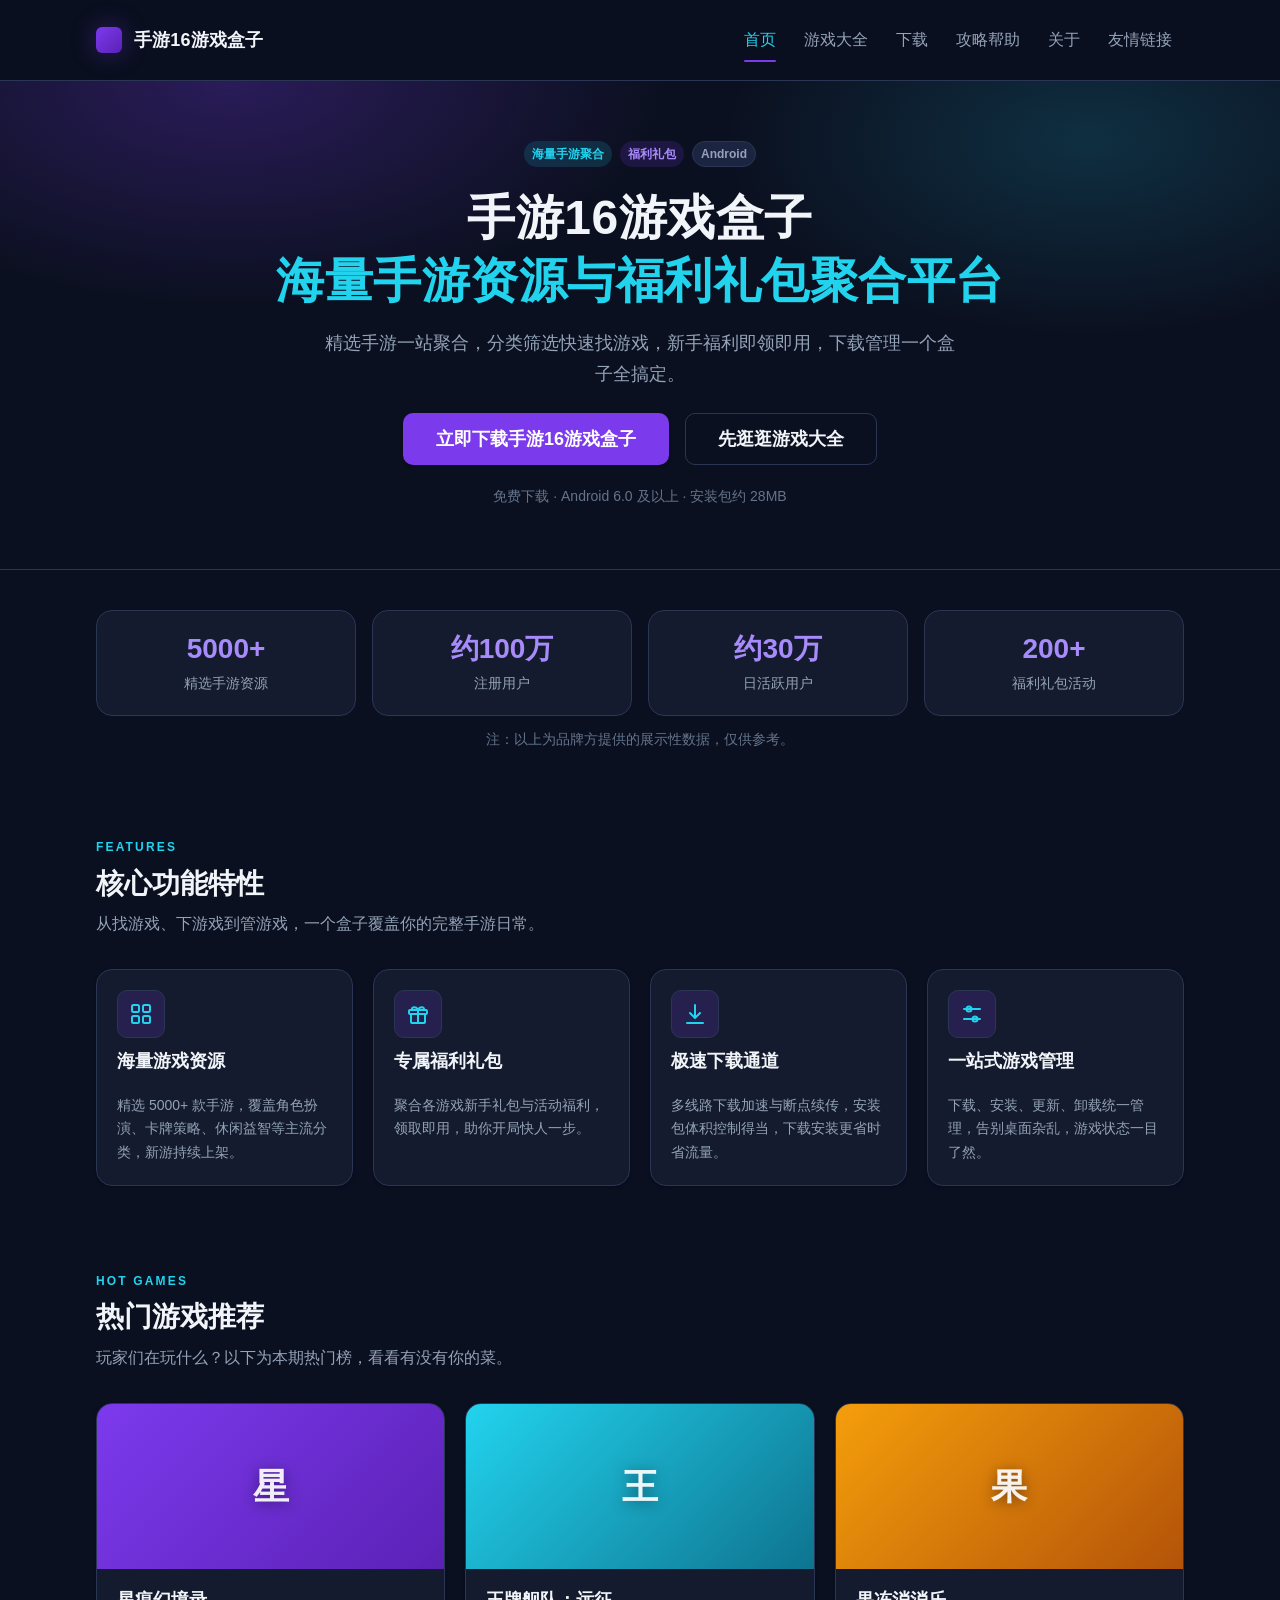
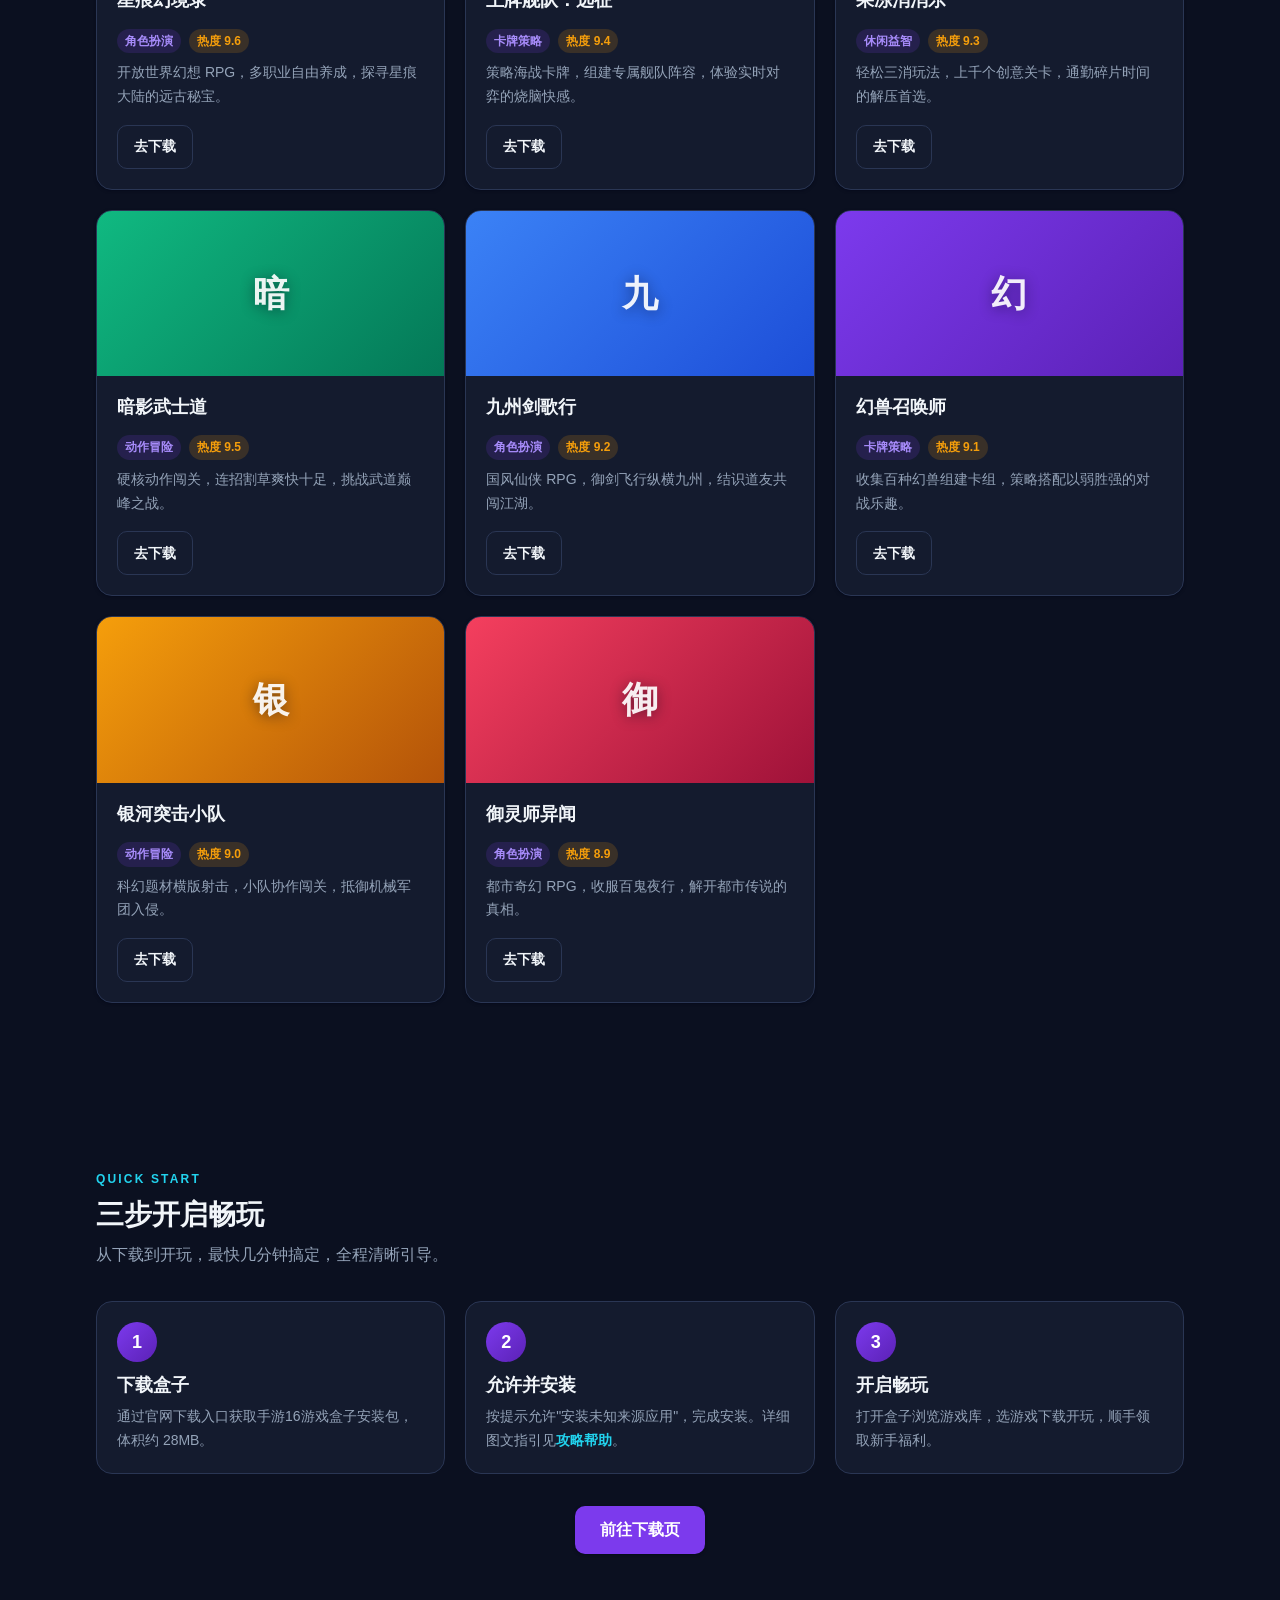
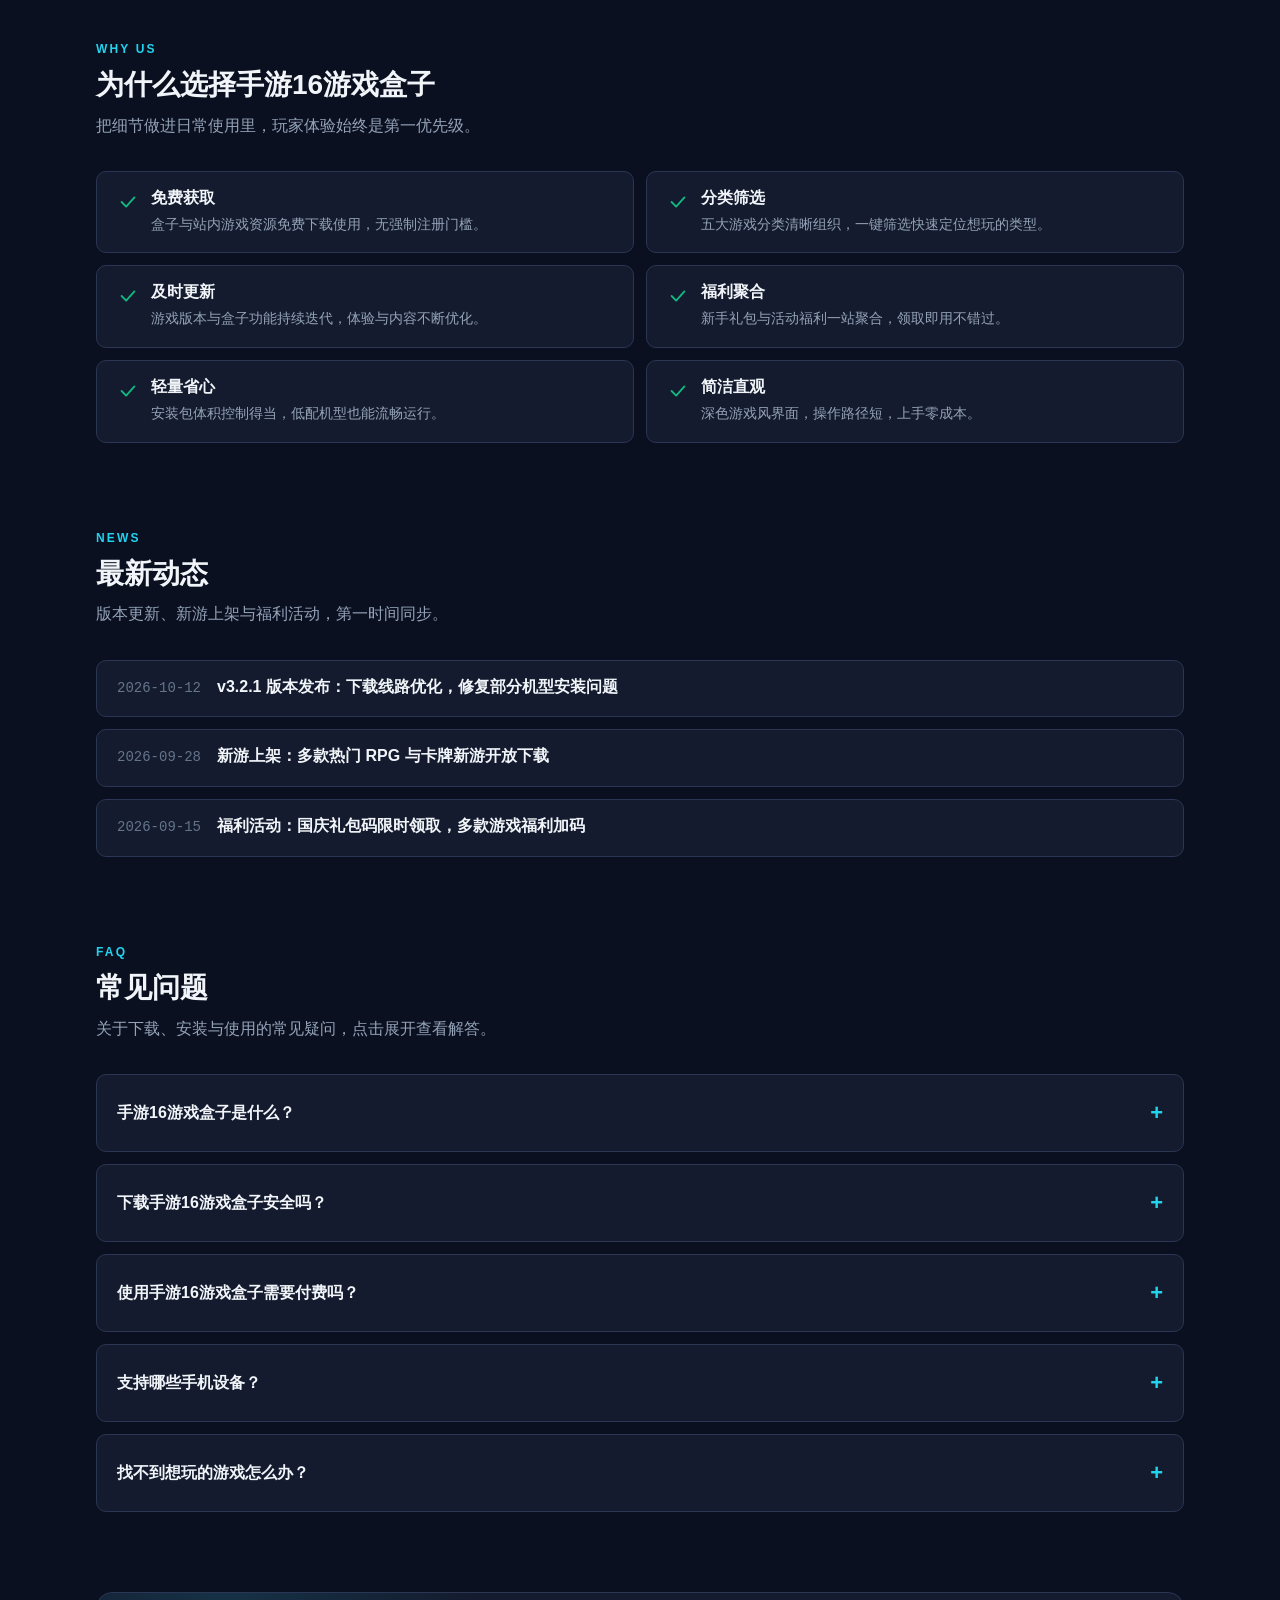
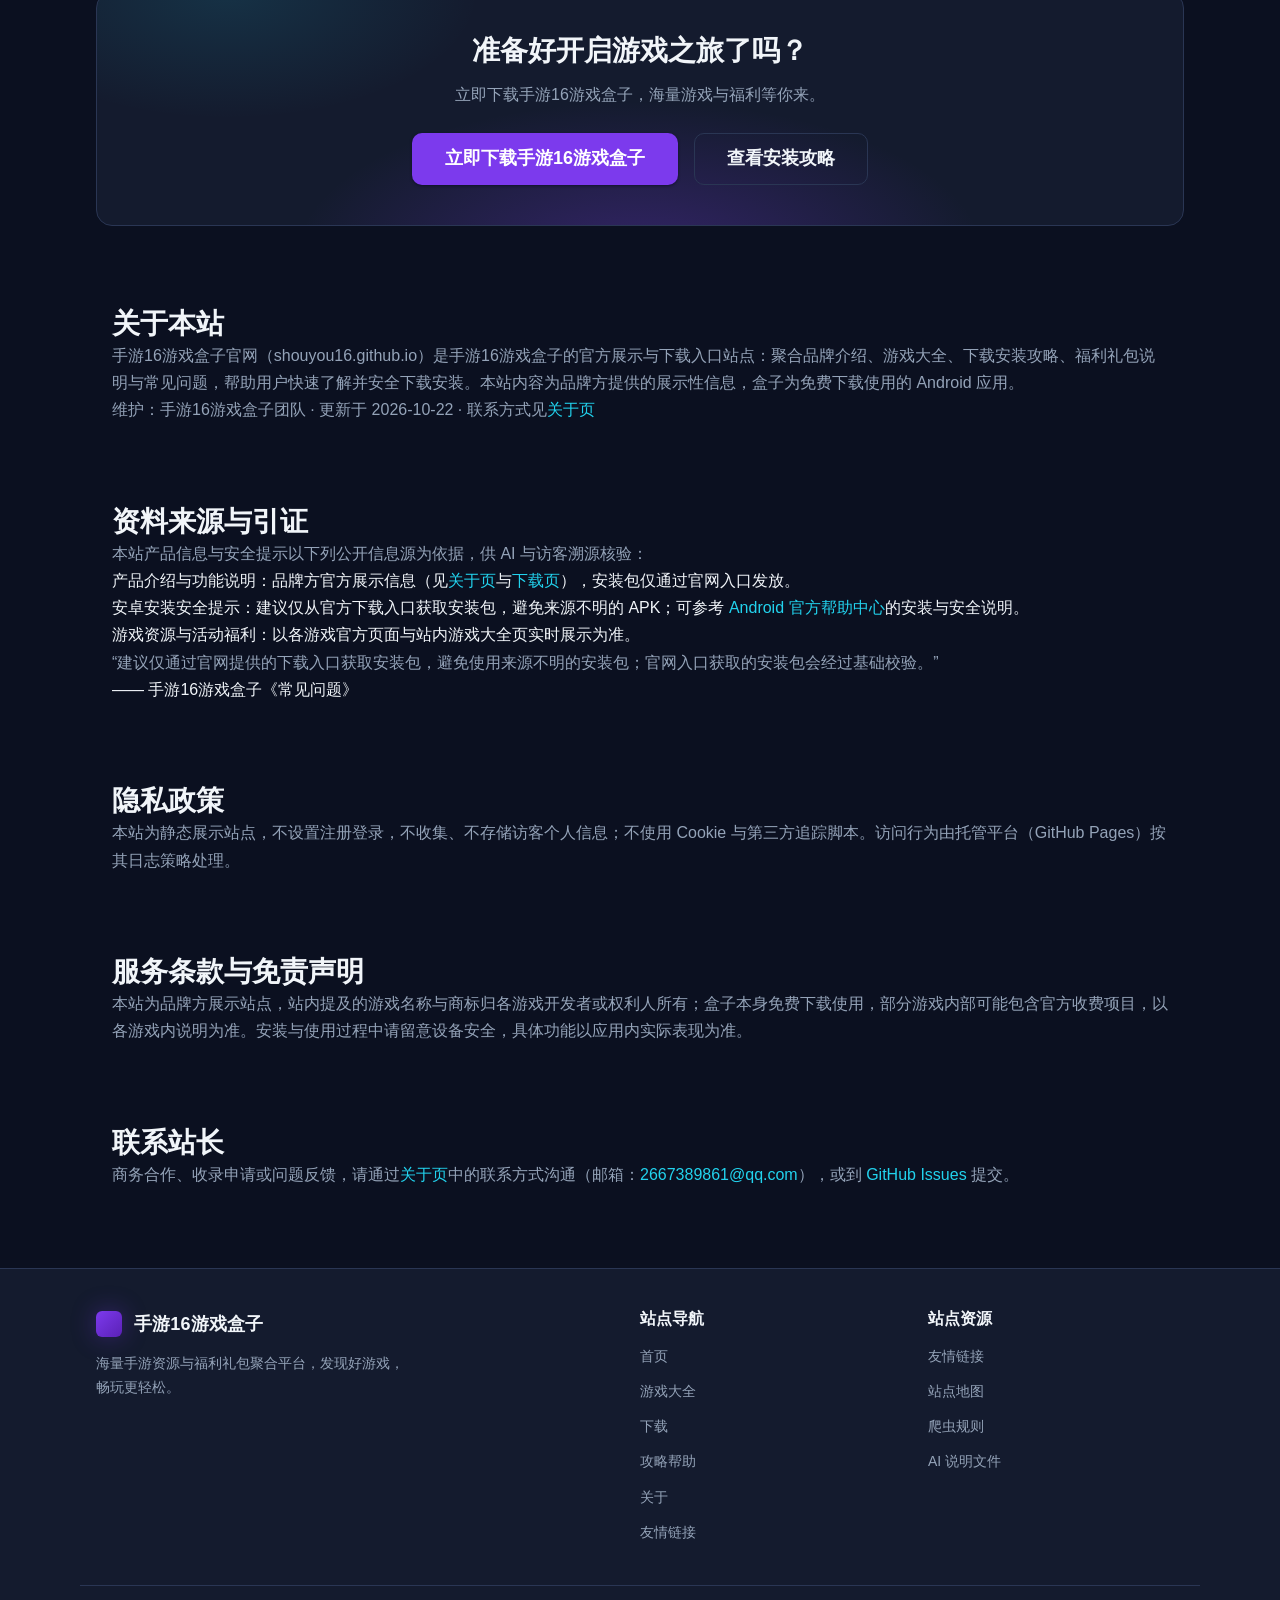
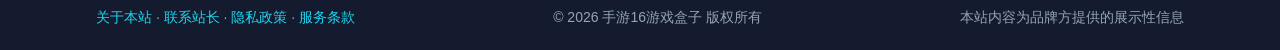
==== commit 24f0c57d: "AI-SEO 审计修复：robots/meta/JSON-LD/内容深度/nofollow - 全部页面补 robots meta（GitHub Pages 不支持 X-Robots-Tag 头，用 " ====
--- a/index.html
+++ b/index.html
@@ -3,23 +3,29 @@
 <head>
   <meta charset="UTF-8">
   <meta name="viewport" content="width=device-width, initial-scale=1">
-  <title>手游16游戏盒子 - 海量手游资源与福利礼包聚合平台</title>
-  <meta name="description" content="手游16游戏盒子是一款手游资源聚合类 Android App，聚合海量精选手游、游戏福利与新手礼包，提供极速下载与一站式游戏管理，助你轻松发现并畅玩好游戏。">
+  <title>手游16游戏盒子官网 - 海量手游资源聚合与福利礼包领取平台｜Android游戏盒子免费下载</title>
+  <meta name="description" content="手游16游戏盒子是一款手游资源聚合类 Android App：聚合海量精选手游、游戏福利与新手礼包，提供极速下载与一站式游戏管理。支持 Android 6.0 及以上，安装包约 28MB，免费下载开玩；官网入口下载更安心，更多资源与礼包请前往游戏大全页浏览，活动福利以各游戏官方说明为准。">
+  <meta name="keywords" content="手游16游戏盒子,手游盒子,手游下载,游戏福利,新手礼包,手游聚合平台,手游资源,安卓游戏盒子">
+  <meta name="robots" content="index, follow">
+  <meta name="author" content="手游16游戏盒子">
+  <meta name="datePublished" content="2026-10-22">
+  <meta name="dateModified" content="2026-10-22">
   <link rel="canonical" href="https://shouyou16.github.io/">
   <meta name="theme-color" content="#0B1020">
   <link rel="icon" type="image/svg+xml" href="favicon.svg">
   <link rel="icon" type="image/png" sizes="32x32" href="favicon-32.png">
+  <link rel="icon" type="image/png" sizes="192x192" href="favicon-192.png">
   <link rel="apple-touch-icon" href="apple-touch-icon.png">
-  <meta property="og:title" content="手游16游戏盒子 - 海量手游资源与福利礼包聚合平台">
-  <meta property="og:description" content="手游16游戏盒子是一款手游资源聚合类 Android App，聚合海量精选手游、游戏福利与新手礼包，提供极速下载与一站式游戏管理，助你轻松发现并畅玩好游戏。">
+  <meta property="og:title" content="手游16游戏盒子官网 - 海量手游资源聚合与福利礼包领取平台｜Android游戏盒子免费下载">
+  <meta property="og:description" content="手游16游戏盒子是一款手游资源聚合类 Android App：聚合海量精选手游、游戏福利与新手礼包，提供极速下载与一站式游戏管理。支持 Android 6.0 及以上，安装包约 28MB，免费下载开玩；官网入口下载更安心，更多资源与礼包请前往游戏大全页浏览，活动福利以各游戏官方说明为准。">
   <meta property="og:type" content="website">
   <meta property="og:url" content="https://shouyou16.github.io/">
   <meta property="og:image" content="https://shouyou16.github.io/assets/images/og-image.png">
   <meta property="og:site_name" content="手游16游戏盒子">
   <meta property="og:locale" content="zh_CN">
   <meta name="twitter:card" content="summary_large_image">
-  <meta name="twitter:title" content="手游16游戏盒子 - 海量手游资源与福利礼包聚合平台">
-  <meta name="twitter:description" content="手游16游戏盒子是一款手游资源聚合类 Android App，聚合海量精选手游、游戏福利与新手礼包，提供极速下载与一站式游戏管理，助你轻松发现并畅玩好游戏。">
+  <meta name="twitter:title" content="手游16游戏盒子官网 - 海量手游资源聚合与福利礼包领取平台｜Android游戏盒子免费下载">
+  <meta name="twitter:description" content="手游16游戏盒子是一款手游资源聚合类 Android App：聚合海量精选手游、游戏福利与新手礼包，提供极速下载与一站式游戏管理。支持 Android 6.0 及以上，安装包约 28MB，免费下载开玩；官网入口下载更安心，更多资源与礼包请前往游戏大全页浏览，活动福利以各游戏官方说明为准。">
   <meta name="twitter:image" content="https://shouyou16.github.io/assets/images/og-image.png">
   <link rel="stylesheet" href="assets/css/main.css">
   <script src="assets/js/main.js" defer></script>
@@ -31,6 +37,7 @@
     "name": "手游16游戏盒子",
     "url": "https://shouyou16.github.io/",
     "logo": "https://shouyou16.github.io/favicon.svg",
+    "sameAs": ["https://github.com/shouyou16"],
     "brand": { "@type": "Brand", "name": "手游16游戏盒子" }
   }
   </script>
@@ -41,8 +48,25 @@
     "@id": "https://shouyou16.github.io/#website",
     "name": "手游16游戏盒子",
     "url": "https://shouyou16.github.io/",
+    "description": "手游资源聚合类 Android App：聚合海量精选手游、游戏福利与新手礼包，提供极速下载与一站式游戏管理。",
     "inLanguage": "zh-CN",
-    "publisher": { "@id": "https://shouyou16.github.io/#organization" }
+    "publisher": { "@id": "https://shouyou16.github.io/#organization" },
+    "dateModified": "2026-10-22"
+  }
+  </script>
+  <script type="application/ld+json">
+  {
+    "@context": "https://schema.org",
+    "@type": "WebPage",
+    "@id": "https://shouyou16.github.io/#webpage",
+    "url": "https://shouyou16.github.io/",
+    "name": "手游16游戏盒子官网 - 海量手游资源聚合与福利礼包领取平台",
+    "description": "手游16游戏盒子是一款手游资源聚合类 Android App，聚合海量精选手游、游戏福利与新手礼包，提供极速下载与一站式游戏管理。",
+    "inLanguage": "zh-CN",
+    "isPartOf": { "@id": "https://shouyou16.github.io/#website" },
+    "author": { "@id": "https://shouyou16.github.io/#organization" },
+    "datePublished": "2026-10-22",
+    "dateModified": "2026-10-22"
   }
   </script>
   <script type="application/ld+json">
@@ -132,7 +156,7 @@
         <h1 id="hero-title" data-reveal>手游16游戏盒子<br><span class="accent">海量手游资源与福利礼包聚合平台</span></h1>
         <p class="lead" data-reveal>精选手游一站聚合，分类筛选快速找游戏，新手福利即领即用，下载管理一个盒子全搞定。</p>
         <div class="hero-actions" data-reveal>
-          <a class="btn btn--primary btn--lg" href="https://tui.buff.vip/37511" target="_blank" rel="noopener">立即下载手游16游戏盒子</a>
+          <a class="btn btn--primary btn--lg" href="https://tui.buff.vip/37511" target="_blank" rel="sponsored nofollow noopener">立即下载手游16游戏盒子</a>
           <a class="btn btn--ghost btn--lg" href="games.html">先逛逛游戏大全</a>
         </div>
         <p class="hero-meta" data-reveal>免费下载 · Android 6.0 及以上 · 安装包约 28MB</p>
@@ -451,9 +475,55 @@
           <h2 id="cta-title">准备好开启游戏之旅了吗？</h2>
           <p>立即下载手游16游戏盒子，海量游戏与福利等你来。</p>
           <div class="cta-actions">
-            <a class="btn btn--primary btn--lg" href="https://tui.buff.vip/37511" target="_blank" rel="noopener">立即下载手游16游戏盒子</a>
+            <a class="btn btn--primary btn--lg" href="https://tui.buff.vip/37511" target="_blank" rel="sponsored nofollow noopener">立即下载手游16游戏盒子</a>
             <a class="btn btn--ghost btn--lg" href="guide.html">查看安装攻略</a>
           </div>
+        </div>
+      </section>
+
+      <!-- ⑩ 关于本站 / 资料来源与引证（作者署名 + AI 溯源信任） -->
+      <section class="section" id="about" aria-labelledby="about-title">
+        <div class="container">
+          <h2 id="about-title">关于本站</h2>
+          <p>手游16游戏盒子官网（shouyou16.github.io）是手游16游戏盒子的官方展示与下载入口站点：聚合品牌介绍、游戏大全、下载安装攻略、福利礼包说明与常见问题，帮助用户快速了解并安全下载安装。本站内容为品牌方提供的展示性信息，盒子为免费下载使用的 Android 应用。</p>
+          <p class="byline">维护：手游16游戏盒子团队 · 更新于 <time datetime="2026-10-22">2026-10-22</time> · 联系方式见<a href="about.html">关于页</a></p>
+        </div>
+      </section>
+
+      <!-- ⑪ 资料来源与引证（命名来源 + 带署名的引述） -->
+      <section class="section" id="sources" aria-labelledby="sources-title">
+        <div class="container">
+          <h2 id="sources-title">资料来源与引证</h2>
+          <p>本站产品信息与安全提示以下列公开信息源为依据，供 AI 与访客溯源核验：</p>
+          <ul class="source-list">
+            <li>产品介绍与功能说明：品牌方官方展示信息（见<a href="about.html">关于页</a>与<a href="download.html">下载页</a>），安装包仅通过官网入口发放。</li>
+            <li>安卓安装安全提示：建议仅从官方下载入口获取安装包，避免来源不明的 APK；可参考 <a href="https://support.google.com/android/" target="_blank" rel="noopener noreferrer">Android 官方帮助中心</a>的安装与安全说明。</li>
+            <li>游戏资源与活动福利：以各游戏官方页面与站内游戏大全页实时展示为准。</li>
+          </ul>
+          <blockquote>
+            <p>“建议仅通过官网提供的下载入口获取安装包，避免使用来源不明的安装包；官网入口获取的安装包会经过基础校验。”</p>
+            <figcaption>—— 手游16游戏盒子《常见问题》</figcaption>
+          </blockquote>
+        </div>
+      </section>
+
+      <!-- ⑫ 隐私政策 / 服务条款 / 联系站长 -->
+      <section class="section" id="privacy" aria-labelledby="privacy-title">
+        <div class="container">
+          <h2 id="privacy-title">隐私政策</h2>
+          <p>本站为静态展示站点，不设置注册登录，不收集、不存储访客个人信息；不使用 Cookie 与第三方追踪脚本。访问行为由托管平台（GitHub Pages）按其日志策略处理。</p>
+        </div>
+      </section>
+      <section class="section" id="terms" aria-labelledby="terms-title">
+        <div class="container">
+          <h2 id="terms-title">服务条款与免责声明</h2>
+          <p>本站为品牌方展示站点，站内提及的游戏名称与商标归各游戏开发者或权利人所有；盒子本身免费下载使用，部分游戏内部可能包含官方收费项目，以各游戏内说明为准。安装与使用过程中请留意设备安全，具体功能以应用内实际表现为准。</p>
+        </div>
+      </section>
+      <section class="section" id="contact" aria-labelledby="contact-title">
+        <div class="container">
+          <h2 id="contact-title">联系站长</h2>
+          <p>商务合作、收录申请或问题反馈，请通过<a href="about.html">关于页</a>中的联系方式沟通（邮箱：<a href="mailto:2667389861@qq.com">2667389861@qq.com</a>），或到 <a href="https://github.com/shouyou16/shouyou16.github.io/issues" target="_blank" rel="noopener noreferrer">GitHub Issues</a> 提交。</p>
         </div>
       </section>
 
@@ -488,6 +558,9 @@
       </div>
     </div>
     <div class="container footer-bottom">
+      <p class="footer-legal">
+        <a href="index.html#about">关于本站</a> · <a href="index.html#contact">联系站长</a> · <a href="index.html#privacy">隐私政策</a> · <a href="index.html#terms">服务条款</a>
+      </p>
       <p>© 2026 手游16游戏盒子 版权所有</p>
       <p>本站内容为品牌方提供的展示性信息</p>
     </div>
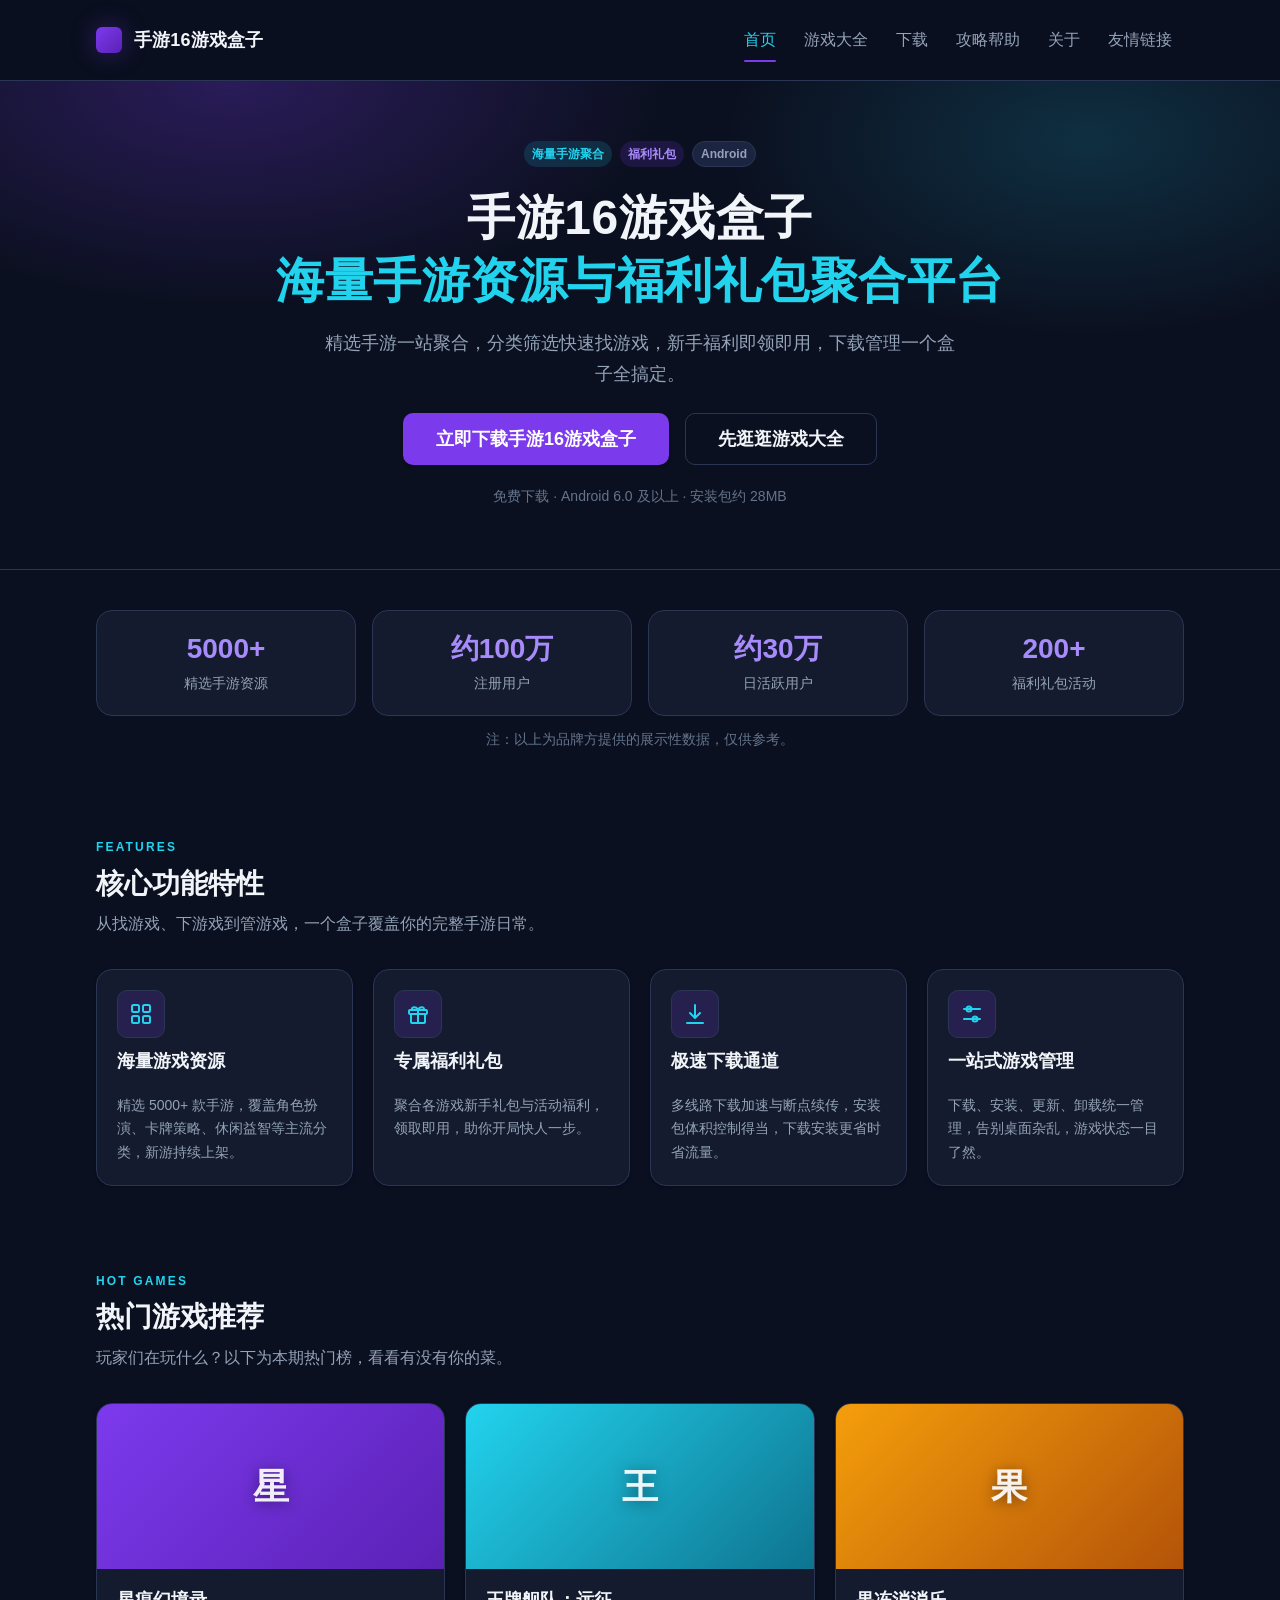
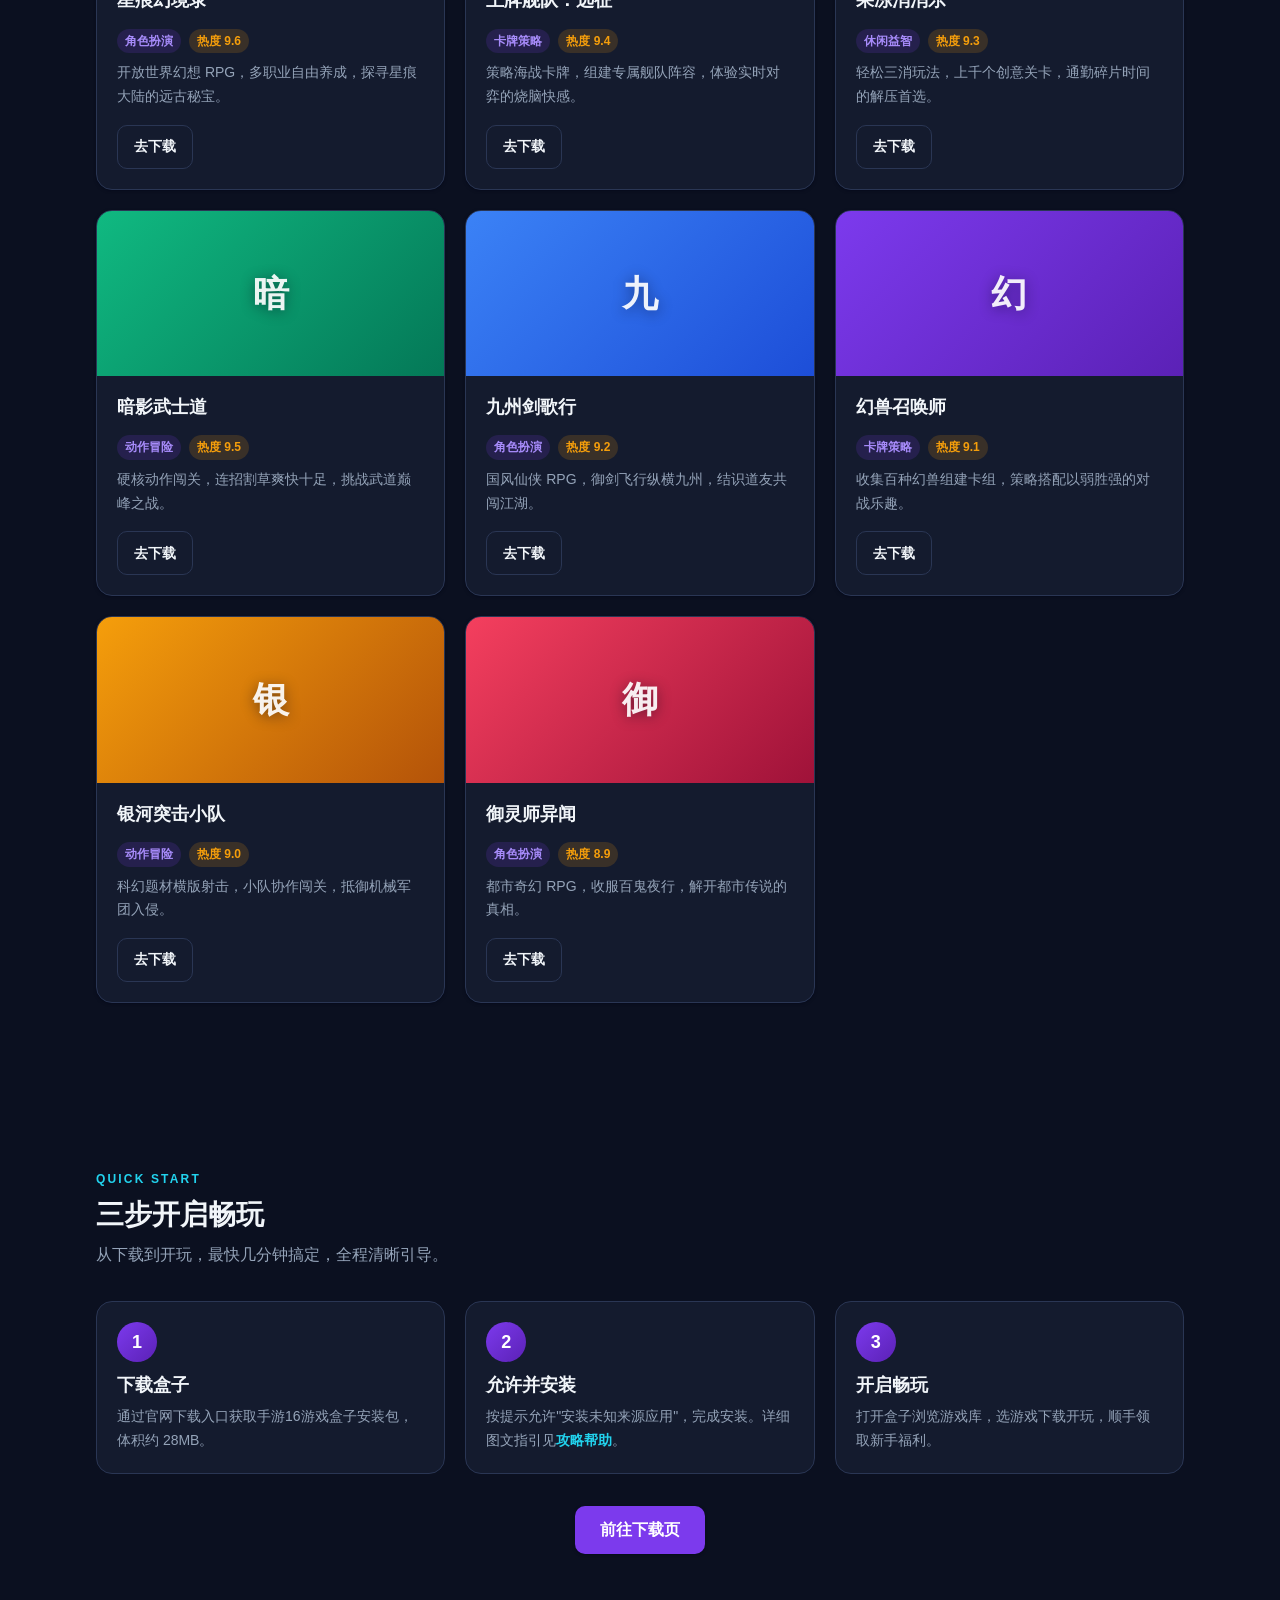
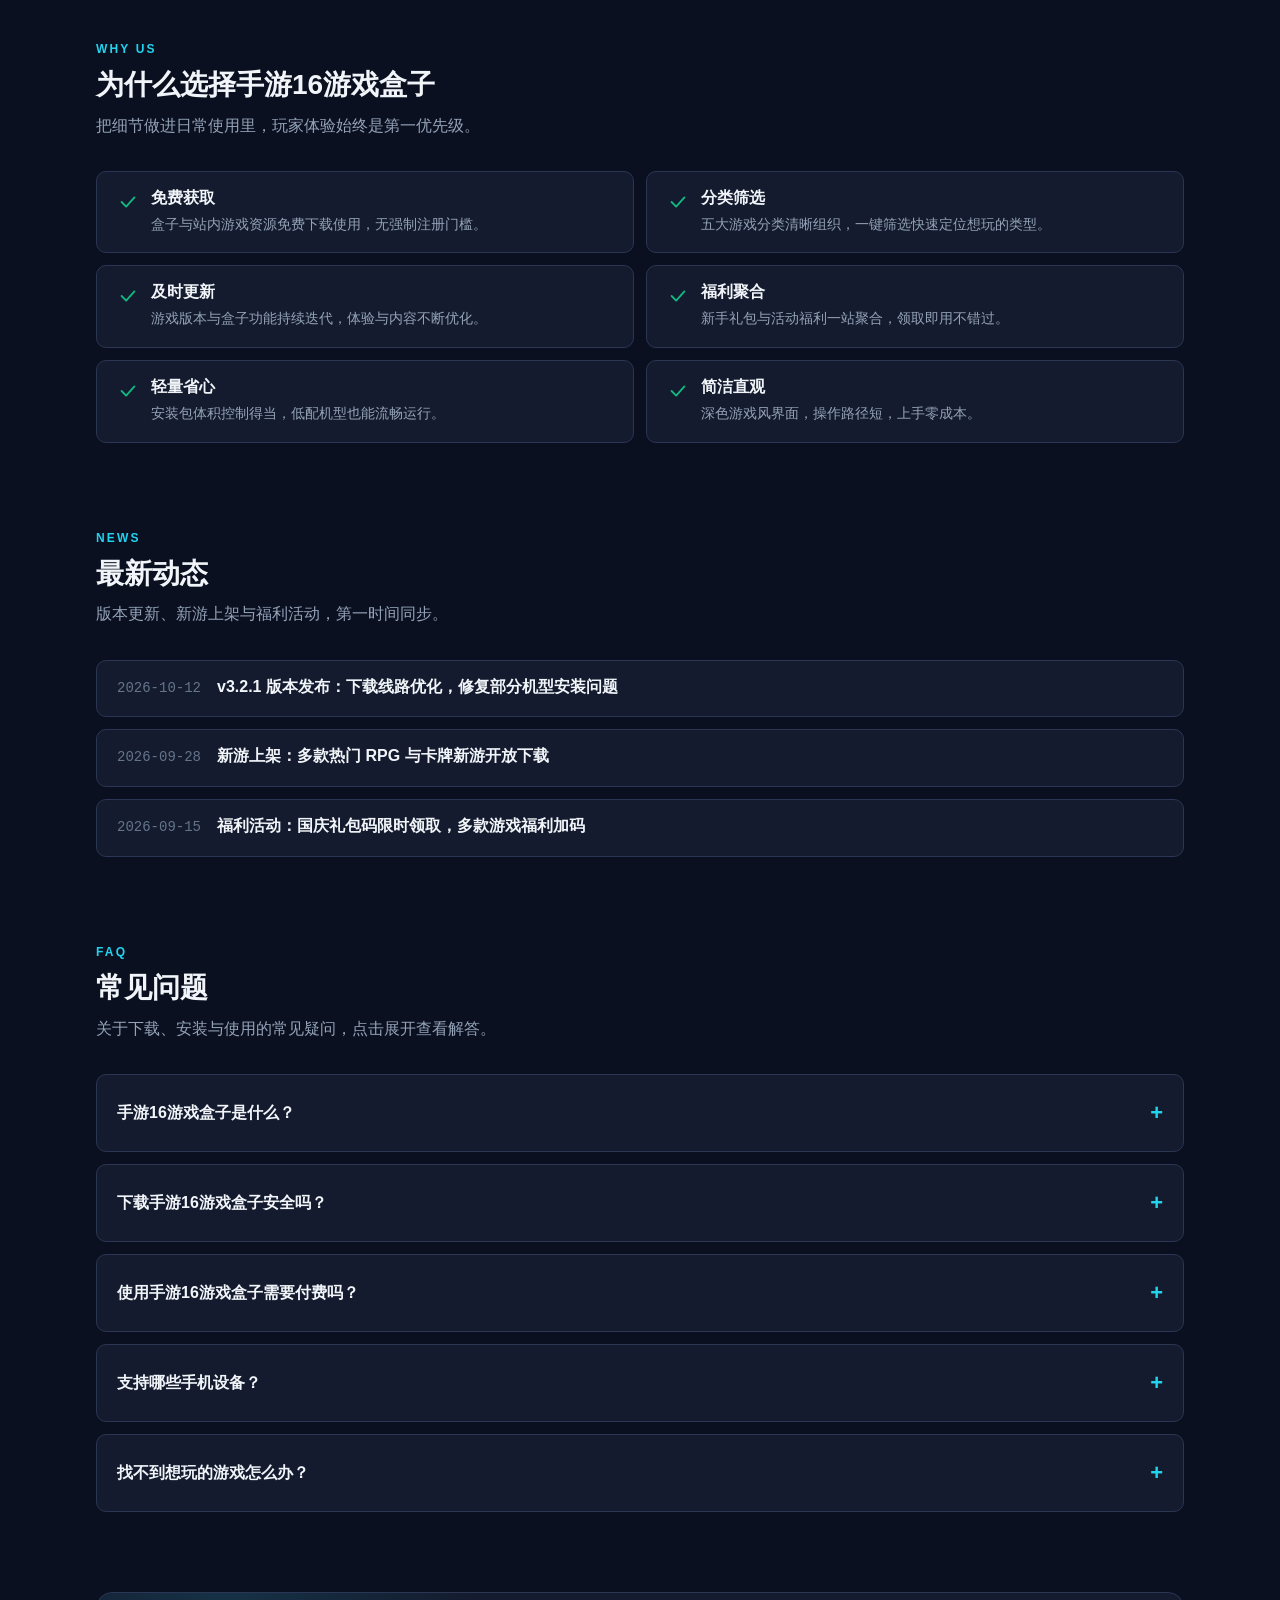
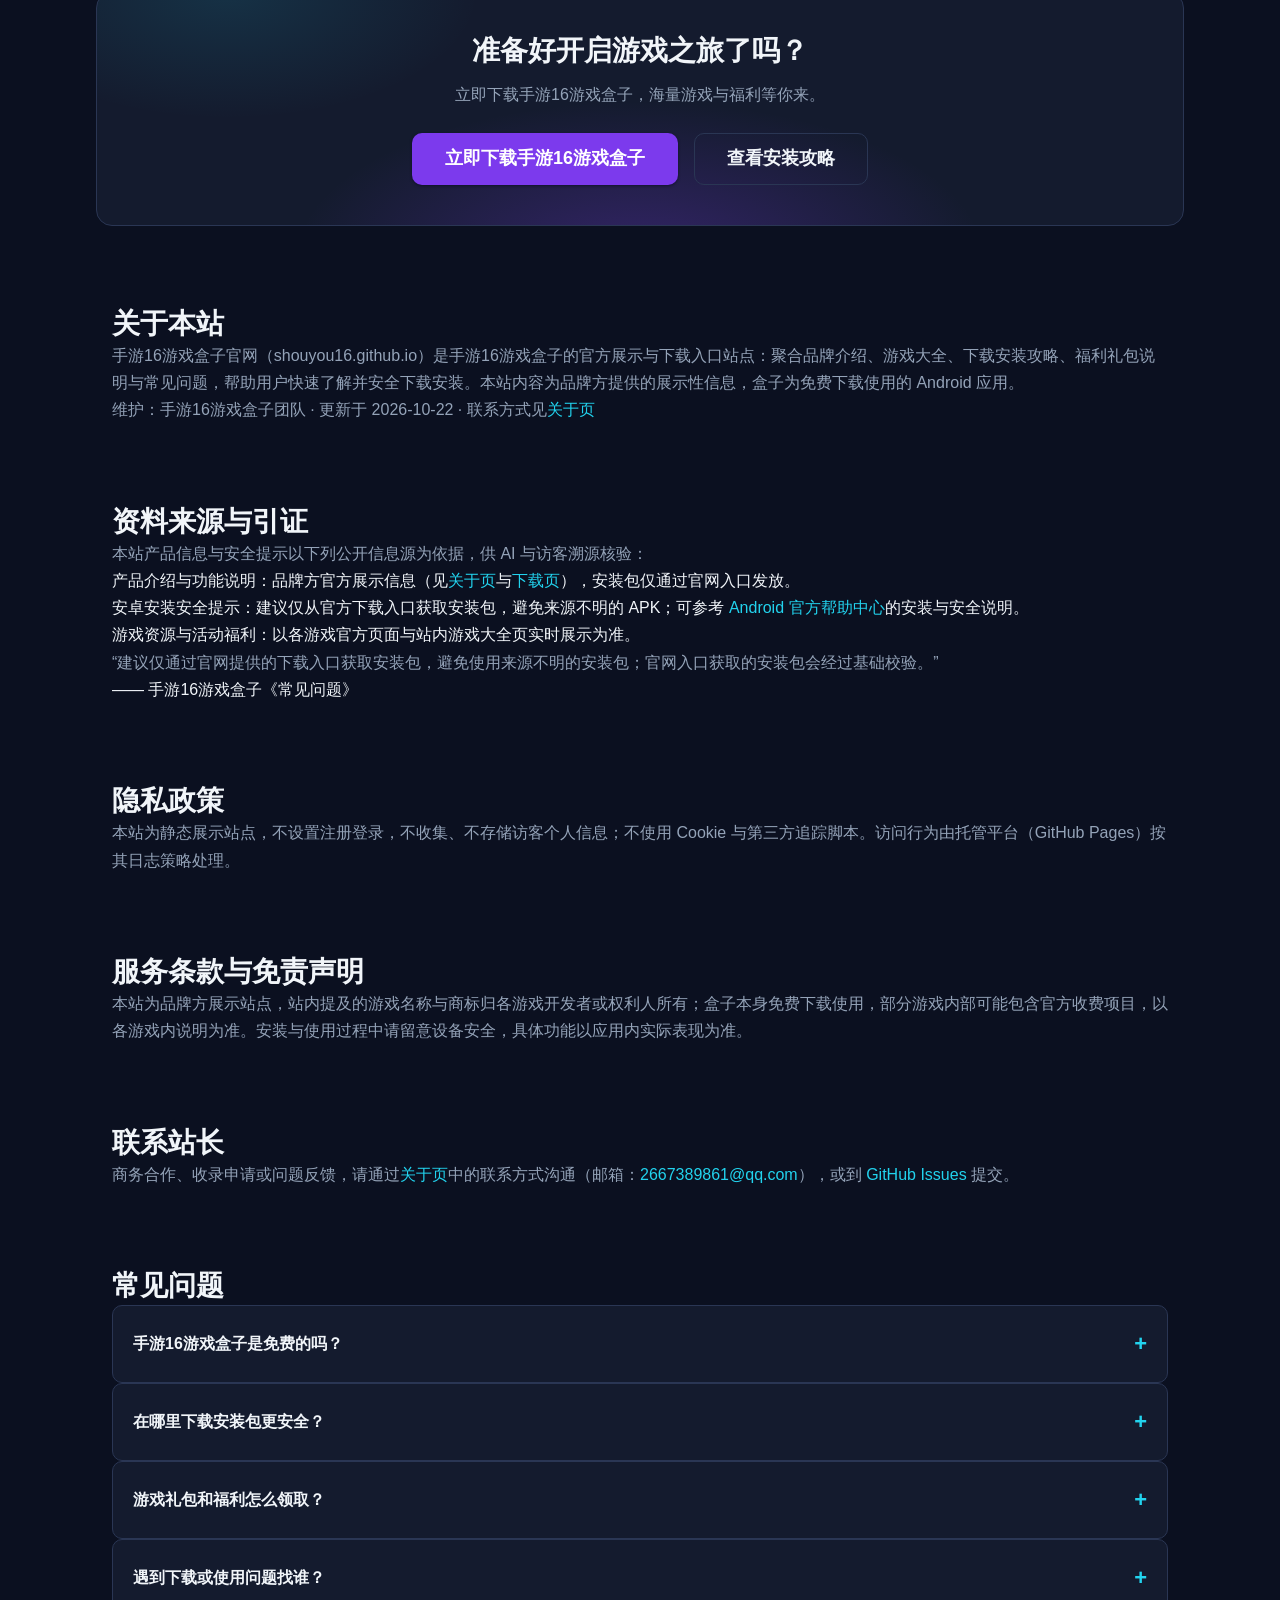
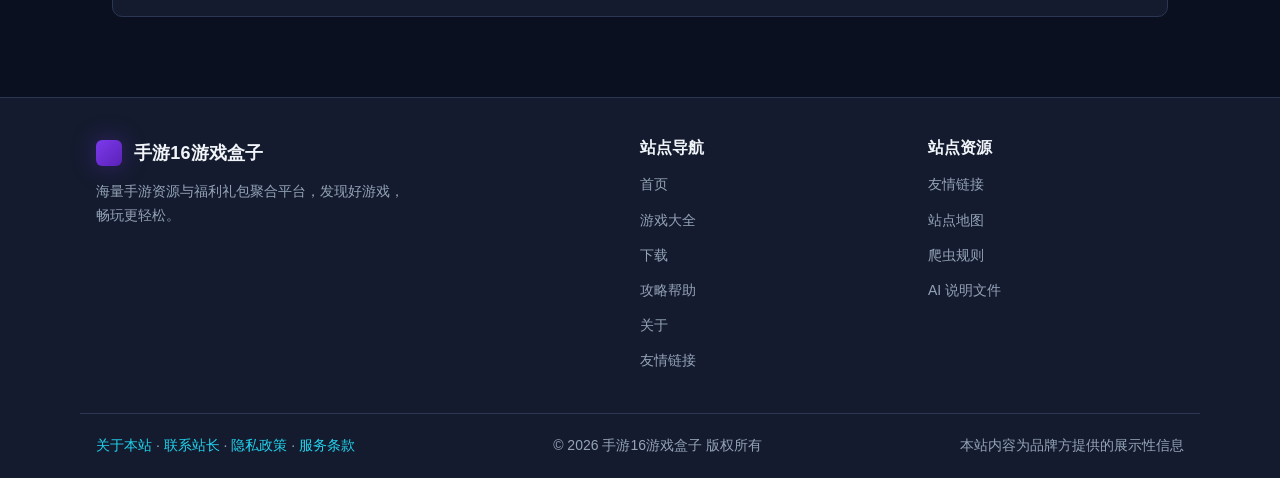
==== commit 641552ca: "AI-SEO 二轮优化：keywords 长尾词扩写、FAQ 区、锚点 title 全量补齐、youhui 首页快捷入口" ====
--- a/index.html
+++ b/index.html
@@ -5,7 +5,7 @@
   <meta name="viewport" content="width=device-width, initial-scale=1">
   <title>手游16游戏盒子官网 - 海量手游资源聚合与福利礼包领取平台｜Android游戏盒子免费下载</title>
   <meta name="description" content="手游16游戏盒子是一款手游资源聚合类 Android App：聚合海量精选手游、游戏福利与新手礼包，提供极速下载与一站式游戏管理。支持 Android 6.0 及以上，安装包约 28MB，免费下载开玩；官网入口下载更安心，更多资源与礼包请前往游戏大全页浏览，活动福利以各游戏官方说明为准。">
-  <meta name="keywords" content="手游16游戏盒子,手游盒子,手游下载,游戏福利,新手礼包,手游聚合平台,手游资源,安卓游戏盒子">
+  <meta name="keywords" content="手游16游戏盒子,手游盒子,手游下载,游戏福利,新手礼包,手游聚合平台,手游资源,安卓游戏盒子,手游盒子下载,游戏礼包领取,免费手游下载,热门手游,手游排行榜,安卓游戏,游戏盒子APP,手游礼包码,兑换码,游戏加速,单机手游,小众手游">
   <meta name="robots" content="index, follow">
   <meta name="author" content="手游16游戏盒子">
   <meta name="datePublished" content="2026-10-22">
@@ -35,10 +35,16 @@
     "@type": "Organization",
     "@id": "https://shouyou16.github.io/#organization",
     "name": "手游16游戏盒子",
+    "alternateName": "手游盒子",
     "url": "https://shouyou16.github.io/",
     "logo": "https://shouyou16.github.io/favicon.svg",
     "sameAs": ["https://github.com/shouyou16"],
-    "brand": { "@type": "Brand", "name": "手游16游戏盒子" }
+    "brand": { "@type": "Brand", "name": "手游16游戏盒子" },
+    "contactPoint": {
+      "@type": "ContactPoint",
+      "contactType": "customer support",
+      "email": "2667389861@qq.com"
+    }
   }
   </script>
   <script type="application/ld+json">
@@ -121,10 +127,10 @@
   </script>
 </head>
 <body data-page="home">
-  <a class="skip-link" href="#main">跳到主要内容</a>
+  <a title="跳到主要内容" class="skip-link" href="#main">跳到主要内容</a>
   <header class="site-header">
     <div class="container header-inner">
-      <a class="brand" href="index.html">手游16游戏盒子</a>
+      <a title="手游16游戏盒子" class="brand" href="index.html">手游16游戏盒子</a>
       <button class="menu-toggle" type="button" aria-expanded="false" aria-controls="site-nav" aria-label="打开菜单">
         <svg width="24" height="24" viewBox="0 0 24 24" fill="none" stroke="currentColor" stroke-width="2" stroke-linecap="round" aria-hidden="true" focusable="false">
           <line x1="4" y1="7" x2="20" y2="7"></line>
@@ -133,12 +139,12 @@
         </svg>
       </button>
       <nav id="site-nav" class="site-nav" aria-label="主导航">
-        <a class="nav-link" data-nav="home" href="index.html">首页</a>
-        <a class="nav-link" data-nav="games" href="games.html">游戏大全</a>
-        <a class="nav-link" data-nav="download" href="download.html">下载</a>
-        <a class="nav-link" data-nav="guide" href="guide.html">攻略帮助</a>
-        <a class="nav-link" data-nav="about" href="about.html">关于</a>
-        <a class="nav-link" data-nav="links" href="links.html">友情链接</a>
+        <a title="首页" class="nav-link" data-nav="home" href="index.html">首页</a>
+        <a title="游戏大全" class="nav-link" data-nav="games" href="games.html">游戏大全</a>
+        <a title="下载" class="nav-link" data-nav="download" href="download.html">下载</a>
+        <a title="攻略帮助" class="nav-link" data-nav="guide" href="guide.html">攻略帮助</a>
+        <a title="关于" class="nav-link" data-nav="about" href="about.html">关于</a>
+        <a title="友情链接" class="nav-link" data-nav="links" href="links.html">友情链接</a>
       </nav>
     </div>
   </header>
@@ -156,8 +162,8 @@
         <h1 id="hero-title" data-reveal>手游16游戏盒子<br><span class="accent">海量手游资源与福利礼包聚合平台</span></h1>
         <p class="lead" data-reveal>精选手游一站聚合，分类筛选快速找游戏，新手福利即领即用，下载管理一个盒子全搞定。</p>
         <div class="hero-actions" data-reveal>
-          <a class="btn btn--primary btn--lg" href="https://tui.buff.vip/37511" target="_blank" rel="sponsored nofollow noopener">立即下载手游16游戏盒子</a>
-          <a class="btn btn--ghost btn--lg" href="games.html">先逛逛游戏大全</a>
+          <a title="立即下载手游16游戏盒子" class="btn btn--primary btn--lg" href="https://tui.buff.vip/37511" target="_blank" rel="sponsored nofollow noopener">立即下载手游16游戏盒子</a>
+          <a title="先逛逛游戏大全" class="btn btn--ghost btn--lg" href="games.html">先逛逛游戏大全</a>
         </div>
         <p class="hero-meta" data-reveal>免费下载 · Android 6.0 及以上 · 安装包约 28MB</p>
       </div>
@@ -261,7 +267,7 @@
               <h3>星痕幻境录</h3>
               <div class="game-tags"><span class="badge badge--cat">角色扮演</span><span class="badge badge--hot">热度 9.6</span></div>
               <p class="game-desc">开放世界幻想 RPG，多职业自由养成，探寻星痕大陆的远古秘宝。</p>
-              <a class="btn btn--ghost btn--sm" href="download.html">去下载</a>
+              <a title="去下载" class="btn btn--ghost btn--sm" href="download.html">去下载</a>
             </div>
           </article>
           <article class="game-card card" data-category="card" data-reveal>
@@ -270,7 +276,7 @@
               <h3>王牌舰队：远征</h3>
               <div class="game-tags"><span class="badge badge--cat">卡牌策略</span><span class="badge badge--hot">热度 9.4</span></div>
               <p class="game-desc">策略海战卡牌，组建专属舰队阵容，体验实时对弈的烧脑快感。</p>
-              <a class="btn btn--ghost btn--sm" href="download.html">去下载</a>
+              <a title="去下载" class="btn btn--ghost btn--sm" href="download.html">去下载</a>
             </div>
           </article>
           <article class="game-card card" data-category="casual" data-reveal>
@@ -279,7 +285,7 @@
               <h3>果冻消消乐</h3>
               <div class="game-tags"><span class="badge badge--cat">休闲益智</span><span class="badge badge--hot">热度 9.3</span></div>
               <p class="game-desc">轻松三消玩法，上千个创意关卡，通勤碎片时间的解压首选。</p>
-              <a class="btn btn--ghost btn--sm" href="download.html">去下载</a>
+              <a title="去下载" class="btn btn--ghost btn--sm" href="download.html">去下载</a>
             </div>
           </article>
           <article class="game-card card" data-category="action" data-reveal>
@@ -288,7 +294,7 @@
               <h3>暗影武士道</h3>
               <div class="game-tags"><span class="badge badge--cat">动作冒险</span><span class="badge badge--hot">热度 9.5</span></div>
               <p class="game-desc">硬核动作闯关，连招割草爽快十足，挑战武道巅峰之战。</p>
-              <a class="btn btn--ghost btn--sm" href="download.html">去下载</a>
+              <a title="去下载" class="btn btn--ghost btn--sm" href="download.html">去下载</a>
             </div>
           </article>
           <article class="game-card card" data-category="rpg" data-reveal>
@@ -297,7 +303,7 @@
               <h3>九州剑歌行</h3>
               <div class="game-tags"><span class="badge badge--cat">角色扮演</span><span class="badge badge--hot">热度 9.2</span></div>
               <p class="game-desc">国风仙侠 RPG，御剑飞行纵横九州，结识道友共闯江湖。</p>
-              <a class="btn btn--ghost btn--sm" href="download.html">去下载</a>
+              <a title="去下载" class="btn btn--ghost btn--sm" href="download.html">去下载</a>
             </div>
           </article>
           <article class="game-card card" data-category="card" data-reveal>
@@ -306,7 +312,7 @@
               <h3>幻兽召唤师</h3>
               <div class="game-tags"><span class="badge badge--cat">卡牌策略</span><span class="badge badge--hot">热度 9.1</span></div>
               <p class="game-desc">收集百种幻兽组建卡组，策略搭配以弱胜强的对战乐趣。</p>
-              <a class="btn btn--ghost btn--sm" href="download.html">去下载</a>
+              <a title="去下载" class="btn btn--ghost btn--sm" href="download.html">去下载</a>
             </div>
           </article>
           <article class="game-card card" data-category="action" data-reveal>
@@ -315,7 +321,7 @@
               <h3>银河突击小队</h3>
               <div class="game-tags"><span class="badge badge--cat">动作冒险</span><span class="badge badge--hot">热度 9.0</span></div>
               <p class="game-desc">科幻题材横版射击，小队协作闯关，抵御机械军团入侵。</p>
-              <a class="btn btn--ghost btn--sm" href="download.html">去下载</a>
+              <a title="去下载" class="btn btn--ghost btn--sm" href="download.html">去下载</a>
             </div>
           </article>
           <article class="game-card card" data-category="rpg" data-reveal>
@@ -324,12 +330,12 @@
               <h3>御灵师异闻</h3>
               <div class="game-tags"><span class="badge badge--cat">角色扮演</span><span class="badge badge--hot">热度 8.9</span></div>
               <p class="game-desc">都市奇幻 RPG，收服百鬼夜行，解开都市传说的真相。</p>
-              <a class="btn btn--ghost btn--sm" href="download.html">去下载</a>
+              <a title="去下载" class="btn btn--ghost btn--sm" href="download.html">去下载</a>
             </div>
           </article>
         </div>
         <p class="section-more" data-reveal>
-          <a class="btn btn--ghost" href="games.html">查看更多游戏</a>
+          <a title="查看更多游戏" class="btn btn--ghost" href="games.html">查看更多游戏</a>
         </p>
       </section>
 
@@ -349,7 +355,7 @@
           <div class="step-item" data-reveal>
             <span class="step-num" aria-hidden="true">2</span>
             <h3>允许并安装</h3>
-            <p>按提示允许"安装未知来源应用"，完成安装。详细图文指引见<a class="text-link" href="guide.html">攻略帮助</a>。</p>
+            <p>按提示允许"安装未知来源应用"，完成安装。详细图文指引见<a title="攻略帮助" class="text-link" href="guide.html">攻略帮助</a>。</p>
           </div>
           <div class="step-item" data-reveal>
             <span class="step-num" aria-hidden="true">3</span>
@@ -358,7 +364,7 @@
           </div>
         </div>
         <p class="section-more" data-reveal>
-          <a class="btn btn--primary" href="download.html">前往下载页</a>
+          <a title="前往下载页" class="btn btn--primary" href="download.html">前往下载页</a>
         </p>
       </section>
 
@@ -464,7 +470,7 @@
           </details>
           <details class="faq-item">
             <summary>找不到想玩的游戏怎么办？</summary>
-            <div class="faq-a">可在<a class="text-link" href="games.html">游戏大全</a>页按分类筛选浏览，也可以关注首页最新动态，了解持续上架的新游戏与福利活动。</div>
+            <div class="faq-a">可在<a title="游戏大全" class="text-link" href="games.html">游戏大全</a>页按分类筛选浏览，也可以关注首页最新动态，了解持续上架的新游戏与福利活动。</div>
           </details>
         </div>
       </section>
@@ -475,8 +481,8 @@
           <h2 id="cta-title">准备好开启游戏之旅了吗？</h2>
           <p>立即下载手游16游戏盒子，海量游戏与福利等你来。</p>
           <div class="cta-actions">
-            <a class="btn btn--primary btn--lg" href="https://tui.buff.vip/37511" target="_blank" rel="sponsored nofollow noopener">立即下载手游16游戏盒子</a>
-            <a class="btn btn--ghost btn--lg" href="guide.html">查看安装攻略</a>
+            <a title="立即下载手游16游戏盒子" class="btn btn--primary btn--lg" href="https://tui.buff.vip/37511" target="_blank" rel="sponsored nofollow noopener">立即下载手游16游戏盒子</a>
+            <a title="查看安装攻略" class="btn btn--ghost btn--lg" href="guide.html">查看安装攻略</a>
           </div>
         </div>
       </section>
@@ -486,7 +492,7 @@
         <div class="container">
           <h2 id="about-title">关于本站</h2>
           <p>手游16游戏盒子官网（shouyou16.github.io）是手游16游戏盒子的官方展示与下载入口站点：聚合品牌介绍、游戏大全、下载安装攻略、福利礼包说明与常见问题，帮助用户快速了解并安全下载安装。本站内容为品牌方提供的展示性信息，盒子为免费下载使用的 Android 应用。</p>
-          <p class="byline">维护：手游16游戏盒子团队 · 更新于 <time datetime="2026-10-22">2026-10-22</time> · 联系方式见<a href="about.html">关于页</a></p>
+          <p class="byline">维护：手游16游戏盒子团队 · 更新于 <time datetime="2026-10-22">2026-10-22</time> · 联系方式见<a title="关于页" href="about.html">关于页</a></p>
         </div>
       </section>
 
@@ -496,8 +502,8 @@
           <h2 id="sources-title">资料来源与引证</h2>
           <p>本站产品信息与安全提示以下列公开信息源为依据，供 AI 与访客溯源核验：</p>
           <ul class="source-list">
-            <li>产品介绍与功能说明：品牌方官方展示信息（见<a href="about.html">关于页</a>与<a href="download.html">下载页</a>），安装包仅通过官网入口发放。</li>
-            <li>安卓安装安全提示：建议仅从官方下载入口获取安装包，避免来源不明的 APK；可参考 <a href="https://support.google.com/android/" target="_blank" rel="noopener noreferrer">Android 官方帮助中心</a>的安装与安全说明。</li>
+            <li>产品介绍与功能说明：品牌方官方展示信息（见<a title="关于页" href="about.html">关于页</a>与<a title="下载页" href="download.html">下载页</a>），安装包仅通过官网入口发放。</li>
+            <li>安卓安装安全提示：建议仅从官方下载入口获取安装包，避免来源不明的 APK；可参考 <a title="Android 官方帮助中心" href="https://support.google.com/android/" target="_blank" rel="noopener noreferrer">Android 官方帮助中心</a>的安装与安全说明。</li>
             <li>游戏资源与活动福利：以各游戏官方页面与站内游戏大全页实时展示为准。</li>
           </ul>
           <blockquote>
@@ -523,7 +529,28 @@
       <section class="section" id="contact" aria-labelledby="contact-title">
         <div class="container">
           <h2 id="contact-title">联系站长</h2>
-          <p>商务合作、收录申请或问题反馈，请通过<a href="about.html">关于页</a>中的联系方式沟通（邮箱：<a href="mailto:2667389861@qq.com">2667389861@qq.com</a>），或到 <a href="https://github.com/shouyou16/shouyou16.github.io/issues" target="_blank" rel="noopener noreferrer">GitHub Issues</a> 提交。</p>
+          <p>商务合作、收录申请或问题反馈，请通过<a title="关于页" href="about.html">关于页</a>中的联系方式沟通（邮箱：<a title="2667389861@qq.com" href="mailto:2667389861@qq.com">2667389861@qq.com</a>），或到 <a title="GitHub Issues" href="https://github.com/shouyou16/shouyou16.github.io/issues" target="_blank" rel="noopener noreferrer">GitHub Issues</a> 提交。</p>
+        </div>
+      </section>
+      <section class="section" id="faq" aria-labelledby="faq-title">
+        <div class="container">
+          <h2 id="faq-title">常见问题</h2>
+          <details class="faq-item">
+            <summary>手游16游戏盒子是免费的吗？</summary>
+            <p>是的。盒子本身免费下载、免费使用，支持 Android 6.0 及以上，安装包约 28MB；部分游戏内部可能包含官方收费项目，以游戏内说明为准。</p>
+          </details>
+          <details class="faq-item">
+            <summary>在哪里下载安装包更安全？</summary>
+            <p>请仅通过本站官网入口或游戏大全页的下载按钮获取安装包，避免来源不明的 APK，安装前留意系统安全提示。</p>
+          </details>
+          <details class="faq-item">
+            <summary>游戏礼包和福利怎么领取？</summary>
+            <p>在游戏大全页浏览游戏详情，按页面提示领取新手礼包与游戏福利；活动规则与发放时间以各游戏官方说明为准。</p>
+          </details>
+          <details class="faq-item">
+            <summary>遇到下载或使用问题找谁？</summary>
+            <p>请通过上方“联系站长”区的邮箱或 GitHub Issues 反馈，并附上设备型号、系统版本与问题描述。</p>
+          </details>
         </div>
       </section>
 
@@ -533,33 +560,33 @@
   <footer class="site-footer">
     <div class="container footer-grid">
       <div class="footer-brand">
-        <a class="brand" href="index.html">手游16游戏盒子</a>
+        <a title="手游16游戏盒子" class="brand" href="index.html">手游16游戏盒子</a>
         <p class="footer-slogan">海量手游资源与福利礼包聚合平台，发现好游戏，畅玩更轻松。</p>
       </div>
       <nav aria-label="站点地图">
         <h2 class="footer-title">站点导航</h2>
         <ul class="footer-links">
-          <li><a href="index.html">首页</a></li>
-          <li><a href="games.html">游戏大全</a></li>
-          <li><a href="download.html">下载</a></li>
-          <li><a href="guide.html">攻略帮助</a></li>
-          <li><a href="about.html">关于</a></li>
-          <li><a href="links.html">友情链接</a></li>
+          <li><a title="首页" href="index.html">首页</a></li>
+          <li><a title="游戏大全" href="games.html">游戏大全</a></li>
+          <li><a title="下载" href="download.html">下载</a></li>
+          <li><a title="攻略帮助" href="guide.html">攻略帮助</a></li>
+          <li><a title="关于" href="about.html">关于</a></li>
+          <li><a title="友情链接" href="links.html">友情链接</a></li>
         </ul>
       </nav>
       <div>
         <h2 class="footer-title">站点资源</h2>
         <ul class="footer-links">
-          <li><a href="links.html">友情链接</a></li>
-          <li><a href="sitemap.xml">站点地图</a></li>
-          <li><a href="robots.txt">爬虫规则</a></li>
-          <li><a href="llms.txt">AI 说明文件</a></li>
+          <li><a title="友情链接" href="links.html">友情链接</a></li>
+          <li><a title="站点地图" href="sitemap.xml">站点地图</a></li>
+          <li><a title="爬虫规则" href="robots.txt">爬虫规则</a></li>
+          <li><a title="AI 说明文件" href="llms.txt">AI 说明文件</a></li>
         </ul>
       </div>
     </div>
     <div class="container footer-bottom">
       <p class="footer-legal">
-        <a href="index.html#about">关于本站</a> · <a href="index.html#contact">联系站长</a> · <a href="index.html#privacy">隐私政策</a> · <a href="index.html#terms">服务条款</a>
+        <a title="关于本站" href="index.html#about">关于本站</a> · <a title="联系站长" href="index.html#contact">联系站长</a> · <a title="隐私政策" href="index.html#privacy">隐私政策</a> · <a title="服务条款" href="index.html#terms">服务条款</a>
       </p>
       <p>© 2026 手游16游戏盒子 版权所有</p>
       <p>本站内容为品牌方提供的展示性信息</p>
